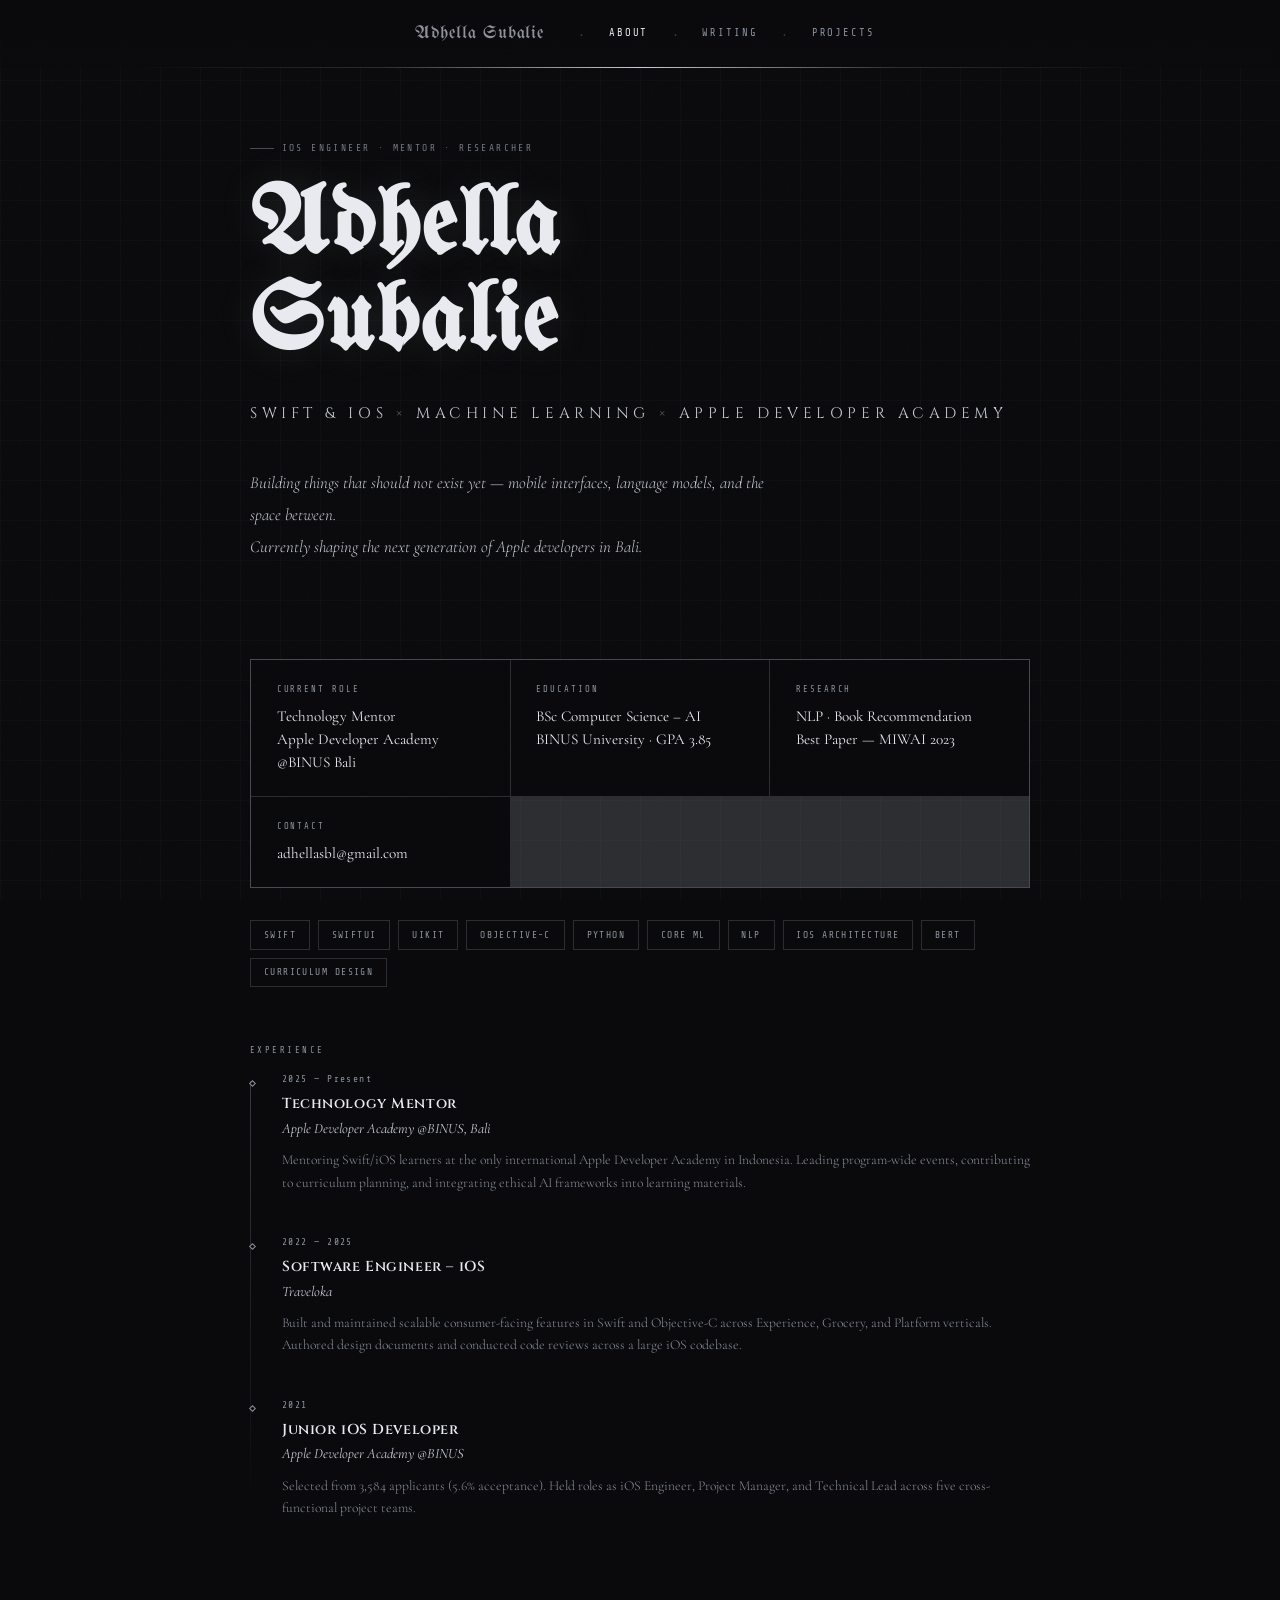
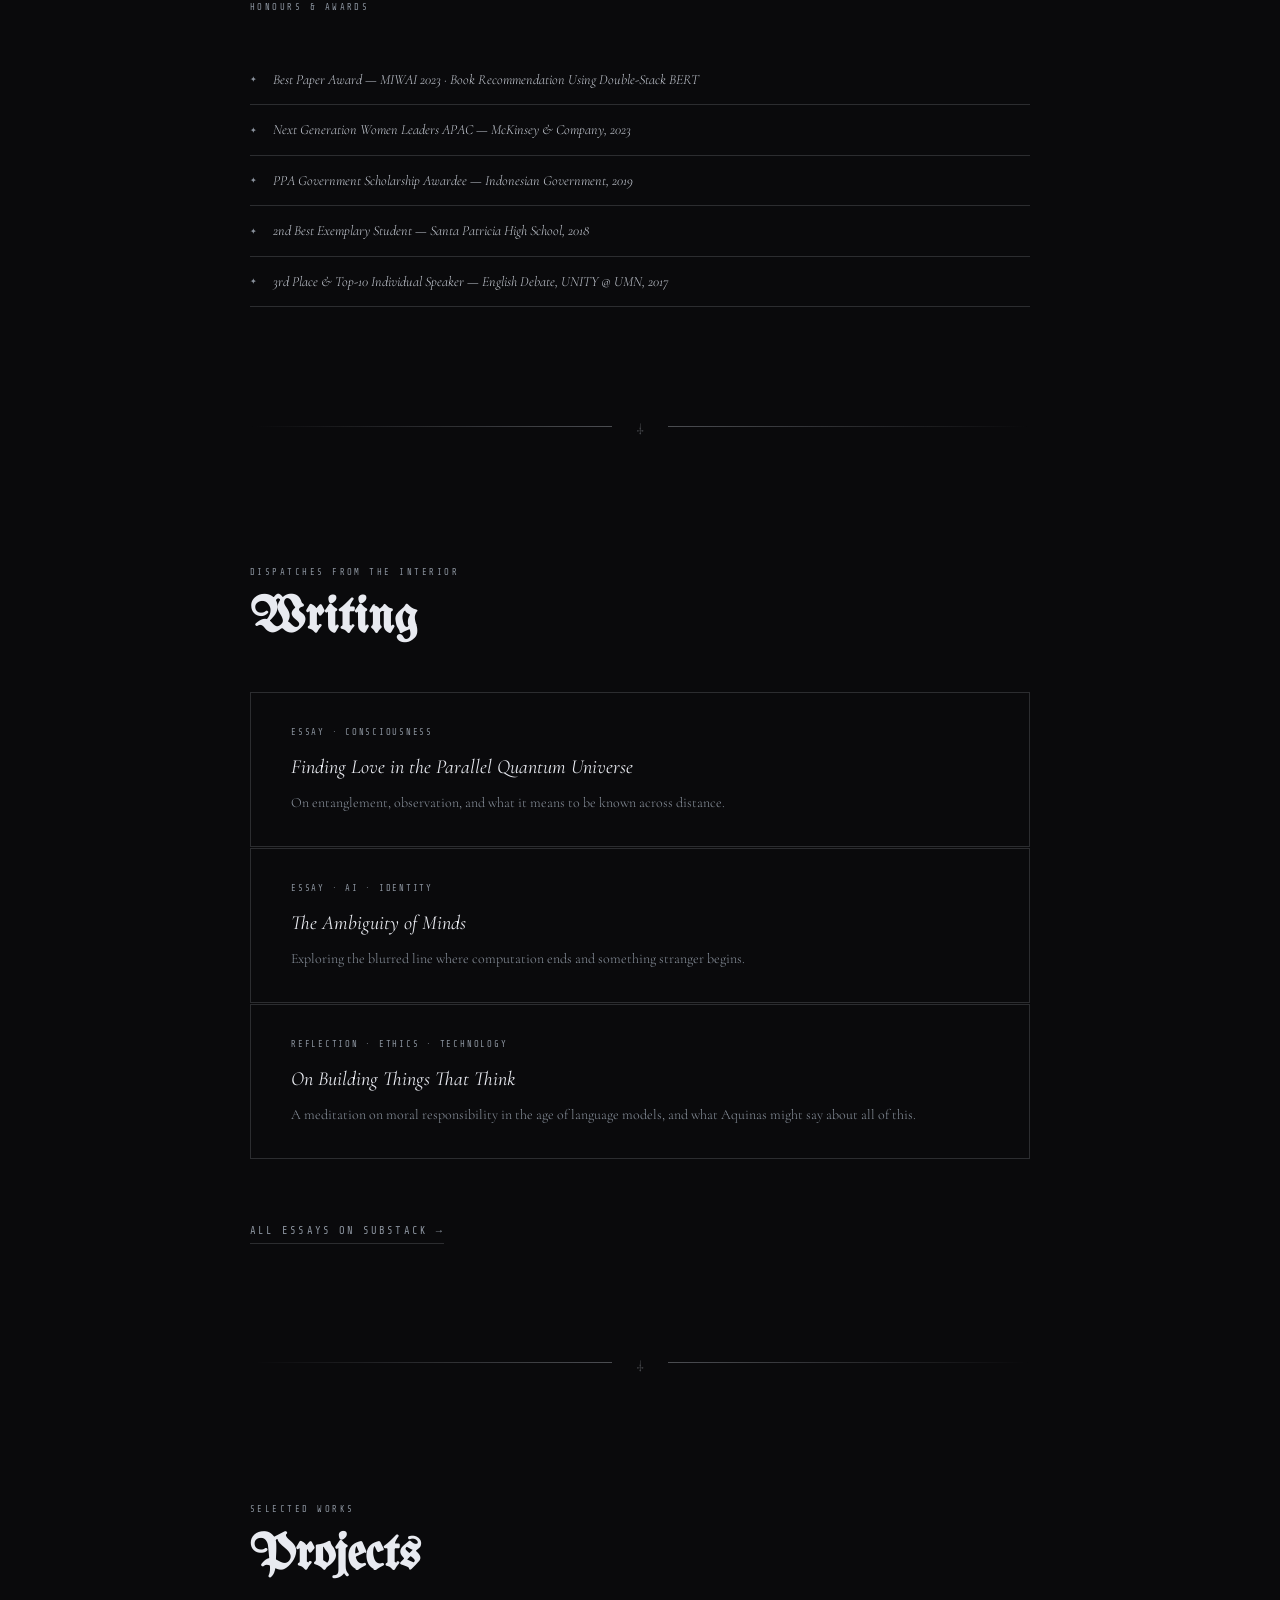
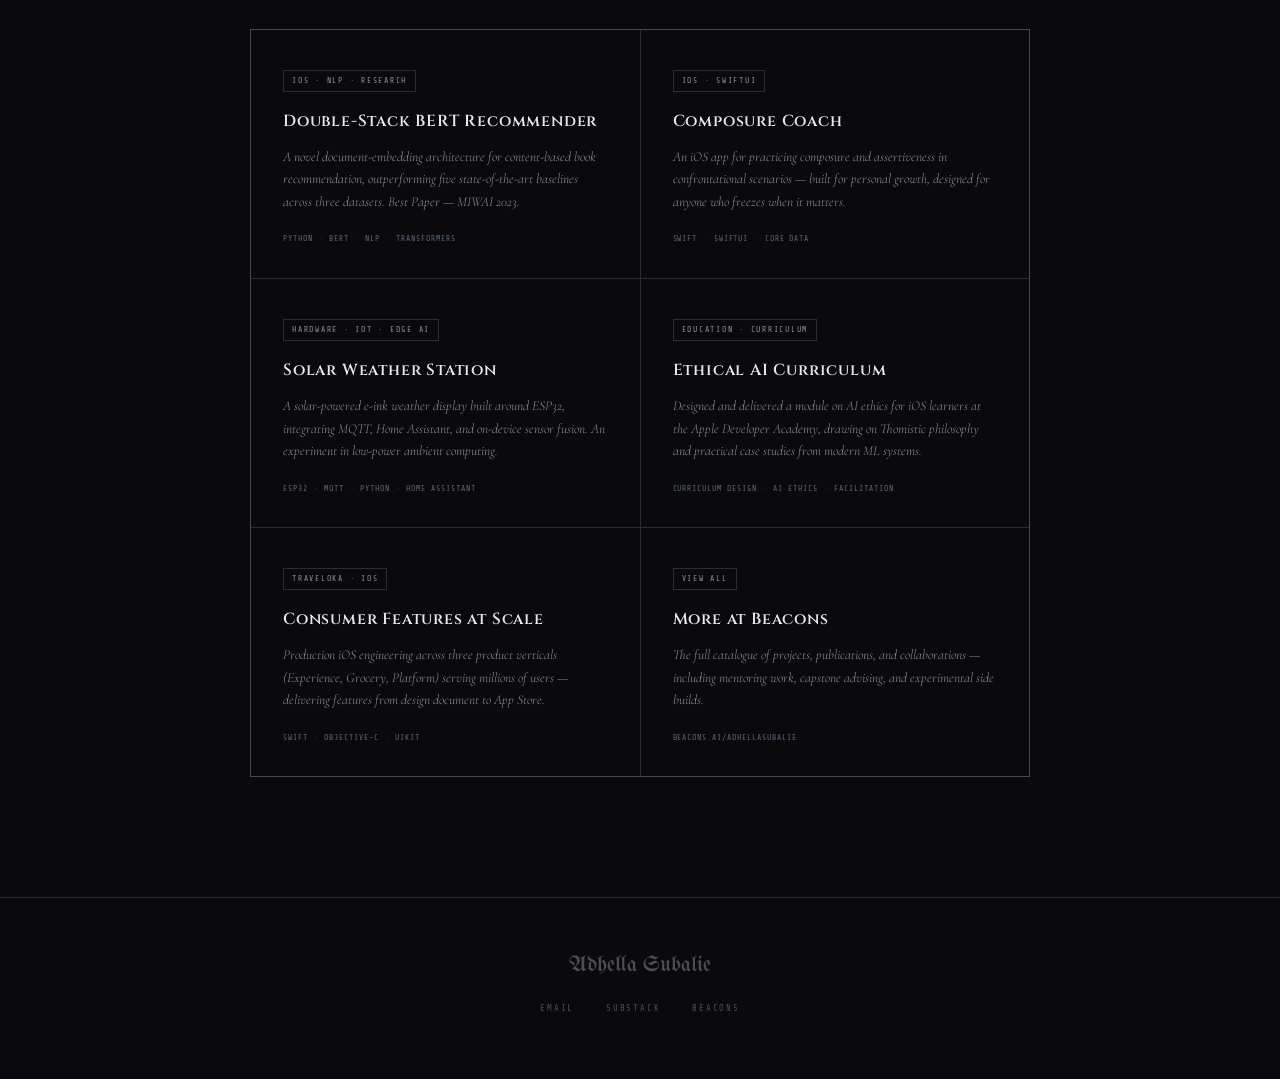
==== index.html @ c1516327 "change file name" ====
<!DOCTYPE html>
<html lang="en">
<head>
<meta charset="UTF-8"/>
<meta name="viewport" content="width=device-width, initial-scale=1.0"/>
<title>Adhella Subalie</title>
<link rel="preconnect" href="https://fonts.googleapis.com"/>
<link rel="preconnect" href="https://fonts.gstatic.com" crossorigin/>
<link href="https://fonts.googleapis.com/css2?family=UnifrakturMaguntia&family=Cormorant+Garamond:ital,wght@0,300;0,400;0,600;1,300;1,400&family=Share+Tech+Mono&family=Cinzel:wght@400;600&display=swap" rel="stylesheet"/>
<style>
  :root {
    --ink: #0a0a0c;
    --parchment: #f0eff0;
    --silver: #c8cdd6;
    --steel: #8b939e;
    --cold-white: #e8eaf0;
    --circuit: #3a4a5c;
    --glass: rgba(200,205,214,0.08);
    --glass-border: rgba(200,205,214,0.18);
    --accent: #a8b4c8;
    --dim: #1c1e24;
    --mid: #2a2d35;
  }

  *, *::before, *::after { box-sizing: border-box; margin: 0; padding: 0; }

  html { scroll-behavior: smooth; }

  body {
    background: var(--ink);
    color: var(--cold-white);
    font-family: 'Cormorant Garamond', Georgia, serif;
    font-size: 18px;
    line-height: 1.7;
    overflow-x: hidden;
    cursor: crosshair;
  }

  /* ─── NOISE TEXTURE OVERLAY ─── */
  body::before {
    content: '';
    position: fixed;
    inset: 0;
    background-image: url("data:image/svg+xml,%3Csvg viewBox='0 0 256 256' xmlns='http://www.w3.org/2000/svg'%3E%3Cfilter id='n'%3E%3CfeTurbulence type='fractalNoise' baseFrequency='0.9' numOctaves='4' stitchTiles='stitch'/%3E%3C/filter%3E%3Crect width='100%25' height='100%25' filter='url(%23n)' opacity='0.04'/%3E%3C/svg%3E");
    background-size: 256px 256px;
    pointer-events: none;
    z-index: 0;
    opacity: 0.45;
  }

  /* ─── CIRCUIT GRID BACKGROUND ─── */
  body::after {
    content: '';
    position: fixed;
    inset: 0;
    background-image:
      linear-gradient(rgba(168,180,200,0.03) 1px, transparent 1px),
      linear-gradient(90deg, rgba(168,180,200,0.03) 1px, transparent 1px);
    background-size: 40px 40px;
    pointer-events: none;
    z-index: 0;
  }

  /* ─── NAV ─── */
  nav {
    position: fixed;
    top: 0; left: 0; right: 0;
    z-index: 100;
    display: flex;
    align-items: center;
    justify-content: center;
    gap: 0;
    padding: 0;
    background: linear-gradient(180deg, rgba(10,10,12,0.97) 0%, rgba(10,10,12,0) 100%);
    backdrop-filter: blur(4px);
  }

  nav::after {
    content: '';
    position: absolute;
    bottom: 0; left: 10%; right: 10%;
    height: 1px;
    background: linear-gradient(90deg, transparent, var(--glass-border), var(--silver), var(--glass-border), transparent);
  }

  .nav-wordmark {
    font-family: 'UnifrakturMaguntia', serif;
    font-size: 1.1rem;
    color: var(--silver);
    letter-spacing: 0.05em;
    padding: 1.2rem 2rem;
    text-decoration: none;
    opacity: 0.7;
  }

  .nav-divider {
    color: var(--steel);
    opacity: 0.4;
    font-size: 0.6rem;
    padding: 0 0.2rem;
    user-select: none;
  }

  .nav-link {
    font-family: 'Share Tech Mono', monospace;
    font-size: 0.65rem;
    letter-spacing: 0.18em;
    text-transform: uppercase;
    color: var(--steel);
    text-decoration: none;
    padding: 1.5rem 1.4rem;
    transition: color 0.3s ease;
    position: relative;
  }

  .nav-link::after {
    content: '';
    position: absolute;
    bottom: 1rem; left: 50%; right: 50%;
    height: 1px;
    background: var(--silver);
    transition: left 0.3s ease, right 0.3s ease;
  }

  .nav-link:hover { color: var(--cold-white); }
  .nav-link:hover::after { left: 1.4rem; right: 1.4rem; }

  /* ─── SECTIONS ─── */
  section {
    position: relative;
    z-index: 1;
    max-width: 860px;
    margin: 0 auto;
    padding: 120px 40px 80px;
  }

  section:first-of-type { padding-top: 160px; }

  /* ─── HERO / ABOUT ─── */
  #about {
    min-height: 100vh;
    display: flex;
    flex-direction: column;
    justify-content: center;
    padding-top: 140px;
    padding-bottom: 100px;
  }

  .hero-eyebrow {
    font-family: 'Share Tech Mono', monospace;
    font-size: 0.6rem;
    letter-spacing: 0.25em;
    text-transform: uppercase;
    color: var(--steel);
    margin-bottom: 1.5rem;
    opacity: 0.8;
  }

  .hero-eyebrow span {
    display: inline-block;
    width: 24px;
    height: 1px;
    background: var(--steel);
    vertical-align: middle;
    margin-right: 0.8em;
    opacity: 0.6;
  }

  .hero-name {
    font-family: 'UnifrakturMaguntia', serif;
    font-size: clamp(3.2rem, 8vw, 6rem);
    color: var(--cold-white);
    line-height: 1;
    letter-spacing: 0.02em;
    margin-bottom: 0.3em;
    text-shadow: 0 0 40px rgba(200,205,214,0.12);
  }

  .hero-title {
    font-family: 'Cinzel', serif;
    font-size: clamp(0.75rem, 2vw, 0.95rem);
    letter-spacing: 0.3em;
    text-transform: uppercase;
    color: var(--silver);
    margin-bottom: 2.5rem;
    font-weight: 400;
  }

  .hero-title .sep { color: var(--steel); margin: 0 0.6em; opacity: 0.5; }

  .hero-bio {
    font-size: 1.05rem;
    color: var(--silver);
    font-style: italic;
    font-weight: 300;
    max-width: 520px;
    line-height: 1.9;
    margin-bottom: 3rem;
  }

  /* Info grid */
  .info-grid {
    display: grid;
    grid-template-columns: repeat(auto-fit, minmax(200px, 1fr));
    gap: 1px;
    margin-top: 3rem;
    border: 1px solid var(--glass-border);
    background: var(--glass-border);
  }

  .info-cell {
    background: var(--ink);
    padding: 1.4rem 1.6rem;
    transition: background 0.3s ease;
  }

  .info-cell:hover { background: var(--dim); }

  .info-cell-label {
    font-family: 'Share Tech Mono', monospace;
    font-size: 0.55rem;
    letter-spacing: 0.22em;
    text-transform: uppercase;
    color: var(--steel);
    margin-bottom: 0.5rem;
    display: block;
  }

  .info-cell-value {
    font-family: 'Cormorant Garamond', serif;
    font-size: 0.95rem;
    color: var(--cold-white);
    font-weight: 400;
    line-height: 1.5;
  }

  /* Skills row */
  .skills-row {
    display: flex;
    flex-wrap: wrap;
    gap: 0.5rem;
    margin-top: 2.5rem;
  }

  .skill-tag {
    font-family: 'Share Tech Mono', monospace;
    font-size: 0.6rem;
    letter-spacing: 0.15em;
    text-transform: uppercase;
    color: var(--steel);
    border: 1px solid var(--glass-border);
    padding: 0.35rem 0.8rem;
    transition: border-color 0.3s, color 0.3s;
  }

  .skill-tag:hover {
    border-color: var(--silver);
    color: var(--cold-white);
  }

  /* Awards */
  .awards-list {
    margin-top: 2.5rem;
    list-style: none;
  }

  .awards-list li {
    display: flex;
    align-items: flex-start;
    gap: 1rem;
    padding: 0.8rem 0;
    border-bottom: 1px solid var(--glass-border);
    font-size: 0.88rem;
    color: var(--silver);
    font-style: italic;
    font-weight: 300;
  }

  .awards-list li::before {
    content: '✦';
    color: var(--steel);
    font-style: normal;
    font-size: 0.5rem;
    flex-shrink: 0;
    margin-top: 0.35rem;
  }

  /* ─── DAGGER DIVIDER ─── */
  .dagger-divider {
    position: relative;
    max-width: 860px;
    margin: 0 auto;
    padding: 0 40px;
    z-index: 1;
    display: flex;
    align-items: center;
    gap: 1.5rem;
    opacity: 0.35;
  }

  .dagger-divider::before,
  .dagger-divider::after {
    content: '';
    flex: 1;
    height: 1px;
    background: linear-gradient(90deg, transparent, var(--silver));
  }

  .dagger-divider::after {
    background: linear-gradient(90deg, var(--silver), transparent);
  }

  .dagger-glyph {
    font-size: 1.4rem;
    color: var(--silver);
    user-select: none;
    transform: rotate(180deg);
    display: inline-block;
  }

  /* ─── SECTION HEADERS ─── */
  .section-header {
    margin-bottom: 3rem;
  }

  .section-label {
    font-family: 'Share Tech Mono', monospace;
    font-size: 0.55rem;
    letter-spacing: 0.28em;
    text-transform: uppercase;
    color: var(--steel);
    display: block;
    margin-bottom: 0.8rem;
  }

  .section-title {
    font-family: 'UnifrakturMaguntia', serif;
    font-size: clamp(2rem, 5vw, 3.2rem);
    color: var(--cold-white);
    line-height: 1;
  }

  /* ─── BLOG SECTION ─── */
  #blog { padding-bottom: 100px; }

  .blog-card {
    display: block;
    border: 1px solid var(--glass-border);
    padding: 2rem 2.5rem;
    margin-bottom: 1px;
    text-decoration: none;
    background: transparent;
    transition: background 0.3s ease, border-color 0.3s ease;
    position: relative;
    overflow: hidden;
  }

  .blog-card::before {
    content: '';
    position: absolute;
    inset: 0;
    background: linear-gradient(135deg, rgba(168,180,200,0.04), transparent);
    opacity: 0;
    transition: opacity 0.3s ease;
  }

  .blog-card:hover {
    background: var(--dim);
    border-color: rgba(200,205,214,0.3);
  }

  .blog-card:hover::before { opacity: 1; }

  .blog-card-tag {
    font-family: 'Share Tech Mono', monospace;
    font-size: 0.55rem;
    letter-spacing: 0.2em;
    text-transform: uppercase;
    color: var(--steel);
    margin-bottom: 0.6rem;
    display: block;
  }

  .blog-card-title {
    font-family: 'Cormorant Garamond', serif;
    font-size: 1.25rem;
    color: var(--cold-white);
    font-weight: 400;
    margin-bottom: 0.5rem;
    font-style: italic;
  }

  .blog-card-desc {
    font-size: 0.875rem;
    color: var(--steel);
    font-weight: 300;
    line-height: 1.6;
  }

  .blog-card-arrow {
    position: absolute;
    right: 2.5rem;
    top: 50%;
    transform: translateY(-50%);
    font-family: 'Share Tech Mono', monospace;
    font-size: 0.7rem;
    color: var(--steel);
    opacity: 0;
    transition: opacity 0.3s ease, right 0.3s ease;
  }

  .blog-card:hover .blog-card-arrow {
    opacity: 1;
    right: 2rem;
  }

  .blog-cta {
    margin-top: 2rem;
    display: inline-block;
    font-family: 'Share Tech Mono', monospace;
    font-size: 0.65rem;
    letter-spacing: 0.2em;
    text-transform: uppercase;
    color: var(--steel);
    text-decoration: none;
    border-bottom: 1px solid var(--glass-border);
    padding-bottom: 2px;
    transition: color 0.3s, border-color 0.3s;
  }

  .blog-cta:hover { color: var(--cold-white); border-color: var(--silver); }

  /* ─── PROJECTS ─── */
  #projects { padding-bottom: 120px; }

  .projects-grid {
    display: grid;
    grid-template-columns: repeat(auto-fill, minmax(340px, 1fr));
    gap: 1px;
    background: var(--glass-border);
    border: 1px solid var(--glass-border);
  }

  .project-card {
    background: var(--ink);
    padding: 2rem;
    text-decoration: none;
    display: block;
    position: relative;
    overflow: hidden;
    transition: background 0.3s ease;
  }

  .project-card::after {
    content: '';
    position: absolute;
    top: 0; left: 0;
    width: 2px;
    height: 0;
    background: linear-gradient(180deg, var(--silver), transparent);
    transition: height 0.4s ease;
  }

  .project-card:hover { background: var(--dim); }
  .project-card:hover::after { height: 100%; }

  .project-badge {
    font-family: 'Share Tech Mono', monospace;
    font-size: 0.5rem;
    letter-spacing: 0.22em;
    text-transform: uppercase;
    color: var(--steel);
    border: 1px solid var(--glass-border);
    padding: 0.2rem 0.5rem;
    display: inline-block;
    margin-bottom: 1rem;
  }

  .project-title {
    font-family: 'Cinzel', serif;
    font-size: 1rem;
    color: var(--cold-white);
    font-weight: 600;
    margin-bottom: 0.7rem;
    letter-spacing: 0.05em;
  }

  .project-desc {
    font-size: 0.85rem;
    color: var(--steel);
    line-height: 1.65;
    font-weight: 300;
    font-style: italic;
  }

  .project-tech {
    display: flex;
    flex-wrap: wrap;
    gap: 0.4rem;
    margin-top: 1.2rem;
  }

  .tech-dot {
    font-family: 'Share Tech Mono', monospace;
    font-size: 0.5rem;
    letter-spacing: 0.12em;
    text-transform: uppercase;
    color: var(--circuit);
    color: #5a6878;
  }

  .tech-dot + .tech-dot::before {
    content: ' · ';
    color: var(--steel);
    opacity: 0.4;
  }

  /* ─── EXPERIENCE TIMELINE ─── */
  .timeline {
    position: relative;
    padding-left: 2rem;
    margin-top: 0.5rem;
  }

  .timeline::before {
    content: '';
    position: absolute;
    left: 0; top: 0.6rem; bottom: 0.6rem;
    width: 1px;
    background: linear-gradient(180deg, var(--silver), transparent);
    opacity: 0.25;
  }

  .timeline-item {
    position: relative;
    margin-bottom: 2.5rem;
  }

  .timeline-item::before {
    content: '';
    position: absolute;
    left: -2rem;
    top: 0.6rem;
    width: 5px; height: 5px;
    border: 1px solid var(--steel);
    background: var(--ink);
    transform: rotate(45deg);
  }

  .timeline-year {
    font-family: 'Share Tech Mono', monospace;
    font-size: 0.6rem;
    letter-spacing: 0.15em;
    color: var(--steel);
    margin-bottom: 0.3rem;
  }

  .timeline-role {
    font-family: 'Cinzel', serif;
    font-size: 0.9rem;
    color: var(--cold-white);
    font-weight: 600;
    letter-spacing: 0.04em;
  }

  .timeline-org {
    font-family: 'Cormorant Garamond', serif;
    font-size: 0.9rem;
    color: var(--silver);
    font-style: italic;
    margin-bottom: 0.5rem;
  }

  .timeline-desc {
    font-size: 0.85rem;
    color: var(--steel);
    line-height: 1.65;
    font-weight: 300;
  }

  /* ─── FOOTER ─── */
  footer {
    position: relative;
    z-index: 1;
    text-align: center;
    padding: 3rem 2rem 4rem;
    border-top: 1px solid var(--glass-border);
  }

  .footer-name {
    font-family: 'UnifrakturMaguntia', serif;
    font-size: 1.4rem;
    color: var(--steel);
    margin-bottom: 1rem;
    opacity: 0.5;
  }

  .footer-links {
    display: flex;
    justify-content: center;
    gap: 2rem;
    flex-wrap: wrap;
  }

  .footer-link {
    font-family: 'Share Tech Mono', monospace;
    font-size: 0.55rem;
    letter-spacing: 0.2em;
    text-transform: uppercase;
    color: var(--steel);
    text-decoration: none;
    opacity: 0.5;
    transition: opacity 0.3s;
  }

  .footer-link:hover { opacity: 1; }

  /* ─── FADE-IN ANIMATION ─── */
  .fade-in {
    opacity: 0;
    transform: translateY(16px);
    transition: opacity 0.7s ease, transform 0.7s ease;
  }

  .fade-in.visible {
    opacity: 1;
    transform: translateY(0);
  }

  /* ─── RESPONSIVE ─── */
  @media (max-width: 600px) {
    section { padding: 100px 24px 60px; }
    .projects-grid { grid-template-columns: 1fr; }
    nav { gap: 0; }
    .nav-link { padding: 1.2rem 0.8rem; font-size: 0.58rem; }
    .nav-wordmark { display: none; }
    .nav-divider { display: none; }
    .info-grid { grid-template-columns: 1fr 1fr; }
    .blog-card { padding: 1.5rem; }
    .blog-card-arrow { display: none; }
  }

  @media (prefers-reduced-motion: reduce) {
    .fade-in { opacity: 1; transform: none; transition: none; }
    html { scroll-behavior: auto; }
  }
</style>
</head>
<body>

<!-- ═══════════════════ NAV ═══════════════════ -->
<nav>
  <a href="#about" class="nav-wordmark">Adhella Subalie</a>
  <span class="nav-divider">◆</span>
  <a href="#about" class="nav-link">About</a>
  <span class="nav-divider">◆</span>
  <a href="#blog" class="nav-link">Writing</a>
  <span class="nav-divider">◆</span>
  <a href="#projects" class="nav-link">Projects</a>
</nav>

<!-- ═══════════════════ ABOUT ═══════════════════ -->
<section id="about">

  <div class="fade-in">
    <p class="hero-eyebrow"><span></span>iOS Engineer · Mentor · Researcher</p>
    <h1 class="hero-name">Adhella<br/>Subalie</h1>
    <p class="hero-title">
      Swift &amp; iOS<span class="sep">×</span>Machine Learning<span class="sep">×</span>Apple Developer Academy
    </p>
    <p class="hero-bio">
      Building things that should not exist yet — mobile interfaces, language models, and the space between.<br/>
      Currently shaping the next generation of Apple developers in Bali.
    </p>
  </div>

  <div class="fade-in" style="transition-delay:0.15s">
    <div class="info-grid">
      <div class="info-cell">
        <span class="info-cell-label">Current Role</span>
        <div class="info-cell-value">Technology Mentor<br/>Apple Developer Academy @BINUS Bali</div>
      </div>
      <div class="info-cell">
        <span class="info-cell-label">Education</span>
        <div class="info-cell-value">BSc Computer Science – AI<br/>BINUS University · GPA 3.85</div>
      </div>
      <div class="info-cell">
        <span class="info-cell-label">Research</span>
        <div class="info-cell-value">NLP · Book Recommendation<br/>Best Paper — MIWAI 2023</div>
      </div>
      <div class="info-cell">
        <span class="info-cell-label">Contact</span>
        <div class="info-cell-value">adhellasbl@gmail.com</div>
      </div>
    </div>
  </div>

  <div class="fade-in" style="transition-delay:0.25s">
    <div class="skills-row" style="margin-top:2rem">
      <span class="skill-tag">Swift</span>
      <span class="skill-tag">SwiftUI</span>
      <span class="skill-tag">UIKit</span>
      <span class="skill-tag">Objective-C</span>
      <span class="skill-tag">Python</span>
      <span class="skill-tag">Core ML</span>
      <span class="skill-tag">NLP</span>
      <span class="skill-tag">iOS Architecture</span>
      <span class="skill-tag">BERT</span>
      <span class="skill-tag">Curriculum Design</span>
    </div>
  </div>

  <!-- Experience -->
  <div class="fade-in" style="transition-delay:0.35s; margin-top: 3.5rem;">
    <p class="section-label">Experience</p>
    <div class="timeline">

      <div class="timeline-item">
        <p class="timeline-year">2025 — Present</p>
        <p class="timeline-role">Technology Mentor</p>
        <p class="timeline-org">Apple Developer Academy @BINUS, Bali</p>
        <p class="timeline-desc">Mentoring Swift/iOS learners at the only international Apple Developer Academy in Indonesia. Leading program-wide events, contributing to curriculum planning, and integrating ethical AI frameworks into learning materials.</p>
      </div>

      <div class="timeline-item">
        <p class="timeline-year">2022 — 2025</p>
        <p class="timeline-role">Software Engineer – iOS</p>
        <p class="timeline-org">Traveloka</p>
        <p class="timeline-desc">Built and maintained scalable consumer-facing features in Swift and Objective-C across Experience, Grocery, and Platform verticals. Authored design documents and conducted code reviews across a large iOS codebase.</p>
      </div>

      <div class="timeline-item">
        <p class="timeline-year">2021</p>
        <p class="timeline-role">Junior iOS Developer</p>
        <p class="timeline-org">Apple Developer Academy @BINUS</p>
        <p class="timeline-desc">Selected from 3,584 applicants (5.6% acceptance). Held roles as iOS Engineer, Project Manager, and Technical Lead across five cross-functional project teams.</p>
      </div>

    </div>
  </div>

  <!-- Accolades -->
  <div class="fade-in" style="transition-delay:0.45s; margin-top: 2.5rem;">
    <p class="section-label" style="margin-bottom:0.5rem">Honours &amp; Awards</p>
    <ul class="awards-list">
      <li>Best Paper Award — MIWAI 2023 · Book Recommendation Using Double-Stack BERT</li>
      <li>Next Generation Women Leaders APAC — McKinsey &amp; Company, 2023</li>
      <li>PPA Government Scholarship Awardee — Indonesian Government, 2019</li>
      <li>2nd Best Exemplary Student — Santa Patricia High School, 2018</li>
      <li>3rd Place &amp; Top-10 Individual Speaker — English Debate, UNITY @ UMN, 2017</li>
    </ul>
  </div>

</section>

<!-- DAGGER DIVIDER -->
<div class="dagger-divider"><span class="dagger-glyph">†</span></div>

<!-- ═══════════════════ BLOG ═══════════════════ -->
<section id="blog">
  <div class="section-header fade-in">
    <span class="section-label">Dispatches from the interior</span>
    <h2 class="section-title">Writing</h2>
  </div>

  <div class="fade-in" style="transition-delay:0.1s">
    <a href="https://thomasineadhella.substack.com" target="_blank" rel="noopener" class="blog-card">
      <span class="blog-card-tag">Essay · Consciousness</span>
      <p class="blog-card-title">Finding Love in the Parallel Quantum Universe</p>
      <p class="blog-card-desc">On entanglement, observation, and what it means to be known across distance.</p>
      <span class="blog-card-arrow">→</span>
    </a>

    <a href="https://thomasineadhella.substack.com" target="_blank" rel="noopener" class="blog-card">
      <span class="blog-card-tag">Essay · AI · Identity</span>
      <p class="blog-card-title">The Ambiguity of Minds</p>
      <p class="blog-card-desc">Exploring the blurred line where computation ends and something stranger begins.</p>
      <span class="blog-card-arrow">→</span>
    </a>

    <a href="https://thomasineadhella.substack.com" target="_blank" rel="noopener" class="blog-card">
      <span class="blog-card-tag">Reflection · Ethics · Technology</span>
      <p class="blog-card-title">On Building Things That Think</p>
      <p class="blog-card-desc">A meditation on moral responsibility in the age of language models, and what Aquinas might say about all of this.</p>
      <span class="blog-card-arrow">→</span>
    </a>
  </div>

  <div class="fade-in" style="transition-delay:0.2s; margin-top:2rem">
    <a href="https://thomasineadhella.substack.com" target="_blank" rel="noopener" class="blog-cta">
      All essays on Substack →
    </a>
  </div>
</section>

<!-- DAGGER DIVIDER -->
<div class="dagger-divider"><span class="dagger-glyph">†</span></div>

<!-- ═══════════════════ PROJECTS ═══════════════════ -->
<section id="projects">
  <div class="section-header fade-in">
    <span class="section-label">Selected Works</span>
    <h2 class="section-title">Projects</h2>
  </div>

  <div class="projects-grid fade-in" style="transition-delay:0.1s">

    <a href="https://beacons.ai/adhellasubalie" target="_blank" rel="noopener" class="project-card">
      <span class="project-badge">iOS · NLP · Research</span>
      <p class="project-title">Double-Stack BERT Recommender</p>
      <p class="project-desc">A novel document-embedding architecture for content-based book recommendation, outperforming five state-of-the-art baselines across three datasets. Best Paper — MIWAI 2023.</p>
      <div class="project-tech">
        <span class="tech-dot">Python</span>
        <span class="tech-dot">BERT</span>
        <span class="tech-dot">NLP</span>
        <span class="tech-dot">Transformers</span>
      </div>
    </a>

    <a href="https://beacons.ai/adhellasubalie" target="_blank" rel="noopener" class="project-card">
      <span class="project-badge">iOS · SwiftUI</span>
      <p class="project-title">Composure Coach</p>
      <p class="project-desc">An iOS app for practicing composure and assertiveness in confrontational scenarios — built for personal growth, designed for anyone who freezes when it matters.</p>
      <div class="project-tech">
        <span class="tech-dot">Swift</span>
        <span class="tech-dot">SwiftUI</span>
        <span class="tech-dot">Core Data</span>
      </div>
    </a>

    <a href="https://beacons.ai/adhellasubalie" target="_blank" rel="noopener" class="project-card">
      <span class="project-badge">Hardware · IoT · Edge AI</span>
      <p class="project-title">Solar Weather Station</p>
      <p class="project-desc">A solar-powered e-ink weather display built around ESP32, integrating MQTT, Home Assistant, and on-device sensor fusion. An experiment in low-power ambient computing.</p>
      <div class="project-tech">
        <span class="tech-dot">ESP32</span>
        <span class="tech-dot">MQTT</span>
        <span class="tech-dot">Python</span>
        <span class="tech-dot">Home Assistant</span>
      </div>
    </a>

    <a href="https://beacons.ai/adhellasubalie" target="_blank" rel="noopener" class="project-card">
      <span class="project-badge">Education · Curriculum</span>
      <p class="project-title">Ethical AI Curriculum</p>
      <p class="project-desc">Designed and delivered a module on AI ethics for iOS learners at the Apple Developer Academy, drawing on Thomistic philosophy and practical case studies from modern ML systems.</p>
      <div class="project-tech">
        <span class="tech-dot">Curriculum Design</span>
        <span class="tech-dot">AI Ethics</span>
        <span class="tech-dot">Facilitation</span>
      </div>
    </a>

    <a href="https://beacons.ai/adhellasubalie" target="_blank" rel="noopener" class="project-card">
      <span class="project-badge">Traveloka · iOS</span>
      <p class="project-title">Consumer Features at Scale</p>
      <p class="project-desc">Production iOS engineering across three product verticals (Experience, Grocery, Platform) serving millions of users — delivering features from design document to App Store.</p>
      <div class="project-tech">
        <span class="tech-dot">Swift</span>
        <span class="tech-dot">Objective-C</span>
        <span class="tech-dot">UIKit</span>
      </div>
    </a>

    <a href="https://beacons.ai/adhellasubalie" target="_blank" rel="noopener" class="project-card">
      <span class="project-badge">View All</span>
      <p class="project-title">More at Beacons</p>
      <p class="project-desc">The full catalogue of projects, publications, and collaborations — including mentoring work, capstone advising, and experimental side builds.</p>
      <div class="project-tech">
        <span class="tech-dot">beacons.ai/adhellasubalie</span>
      </div>
    </a>

  </div>
</section>

<!-- ═══════════════════ FOOTER ═══════════════════ -->
<footer>
  <p class="footer-name">Adhella Subalie</p>
  <div class="footer-links">
    <a href="mailto:adhellasbl@gmail.com" class="footer-link">Email</a>
    <a href="https://thomasineadhella.substack.com" target="_blank" rel="noopener" class="footer-link">Substack</a>
    <a href="https://beacons.ai/adhellasubalie" target="_blank" rel="noopener" class="footer-link">Beacons</a>
  </div>
</footer>

<script>
  // Intersection Observer for fade-ins
  const observer = new IntersectionObserver((entries) => {
    entries.forEach(entry => {
      if (entry.isIntersecting) {
        entry.target.classList.add('visible');
      }
    });
  }, { threshold: 0.1, rootMargin: '0px 0px -40px 0px' });

  document.querySelectorAll('.fade-in').forEach(el => observer.observe(el));

  // Nav active state on scroll
  const sections = document.querySelectorAll('section[id]');
  const navLinks = document.querySelectorAll('.nav-link');

  const scrollObserver = new IntersectionObserver((entries) => {
    entries.forEach(entry => {
      if (entry.isIntersecting) {
        const id = entry.target.getAttribute('id');
        navLinks.forEach(link => {
          link.style.color = link.getAttribute('href') === `#${id}` 
            ? 'var(--cold-white)' 
            : '';
        });
      }
    });
  }, { threshold: 0.4 });

  sections.forEach(s => scrollObserver.observe(s));
</script>
</body>
</html>
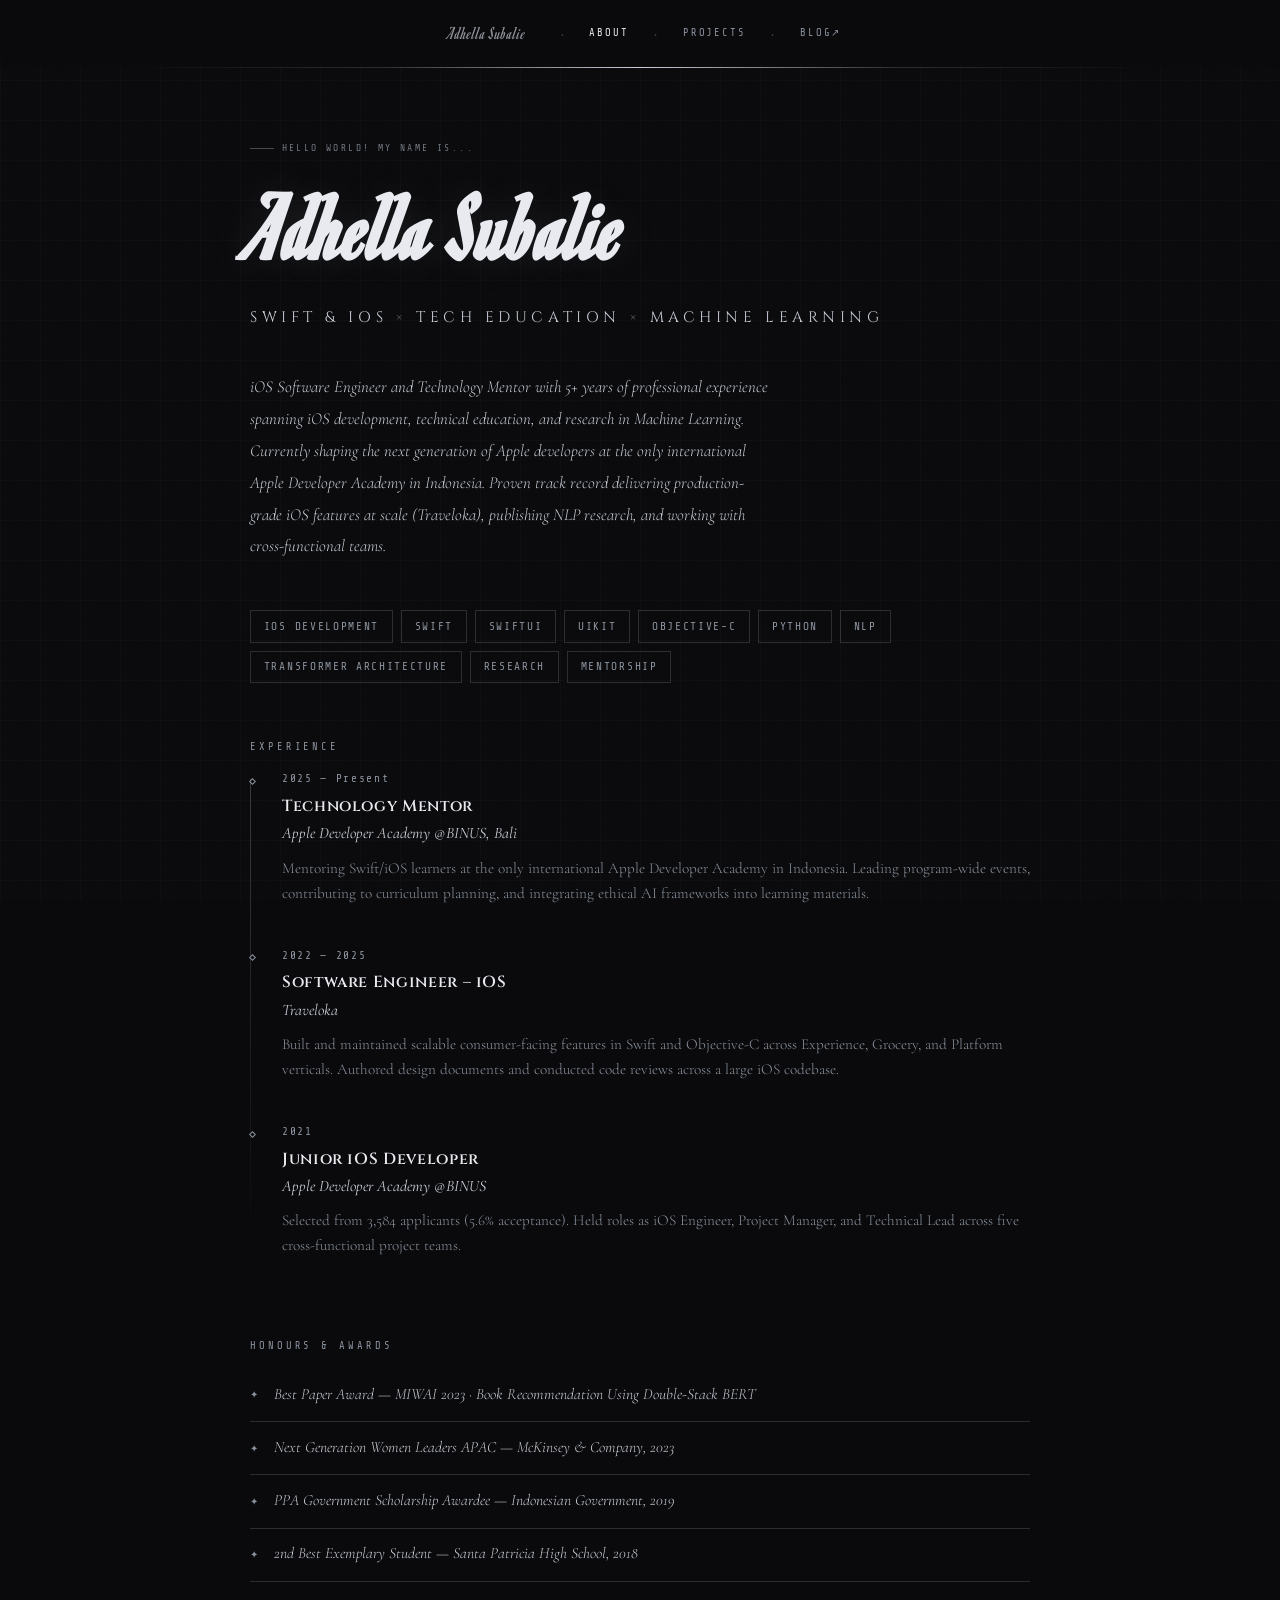
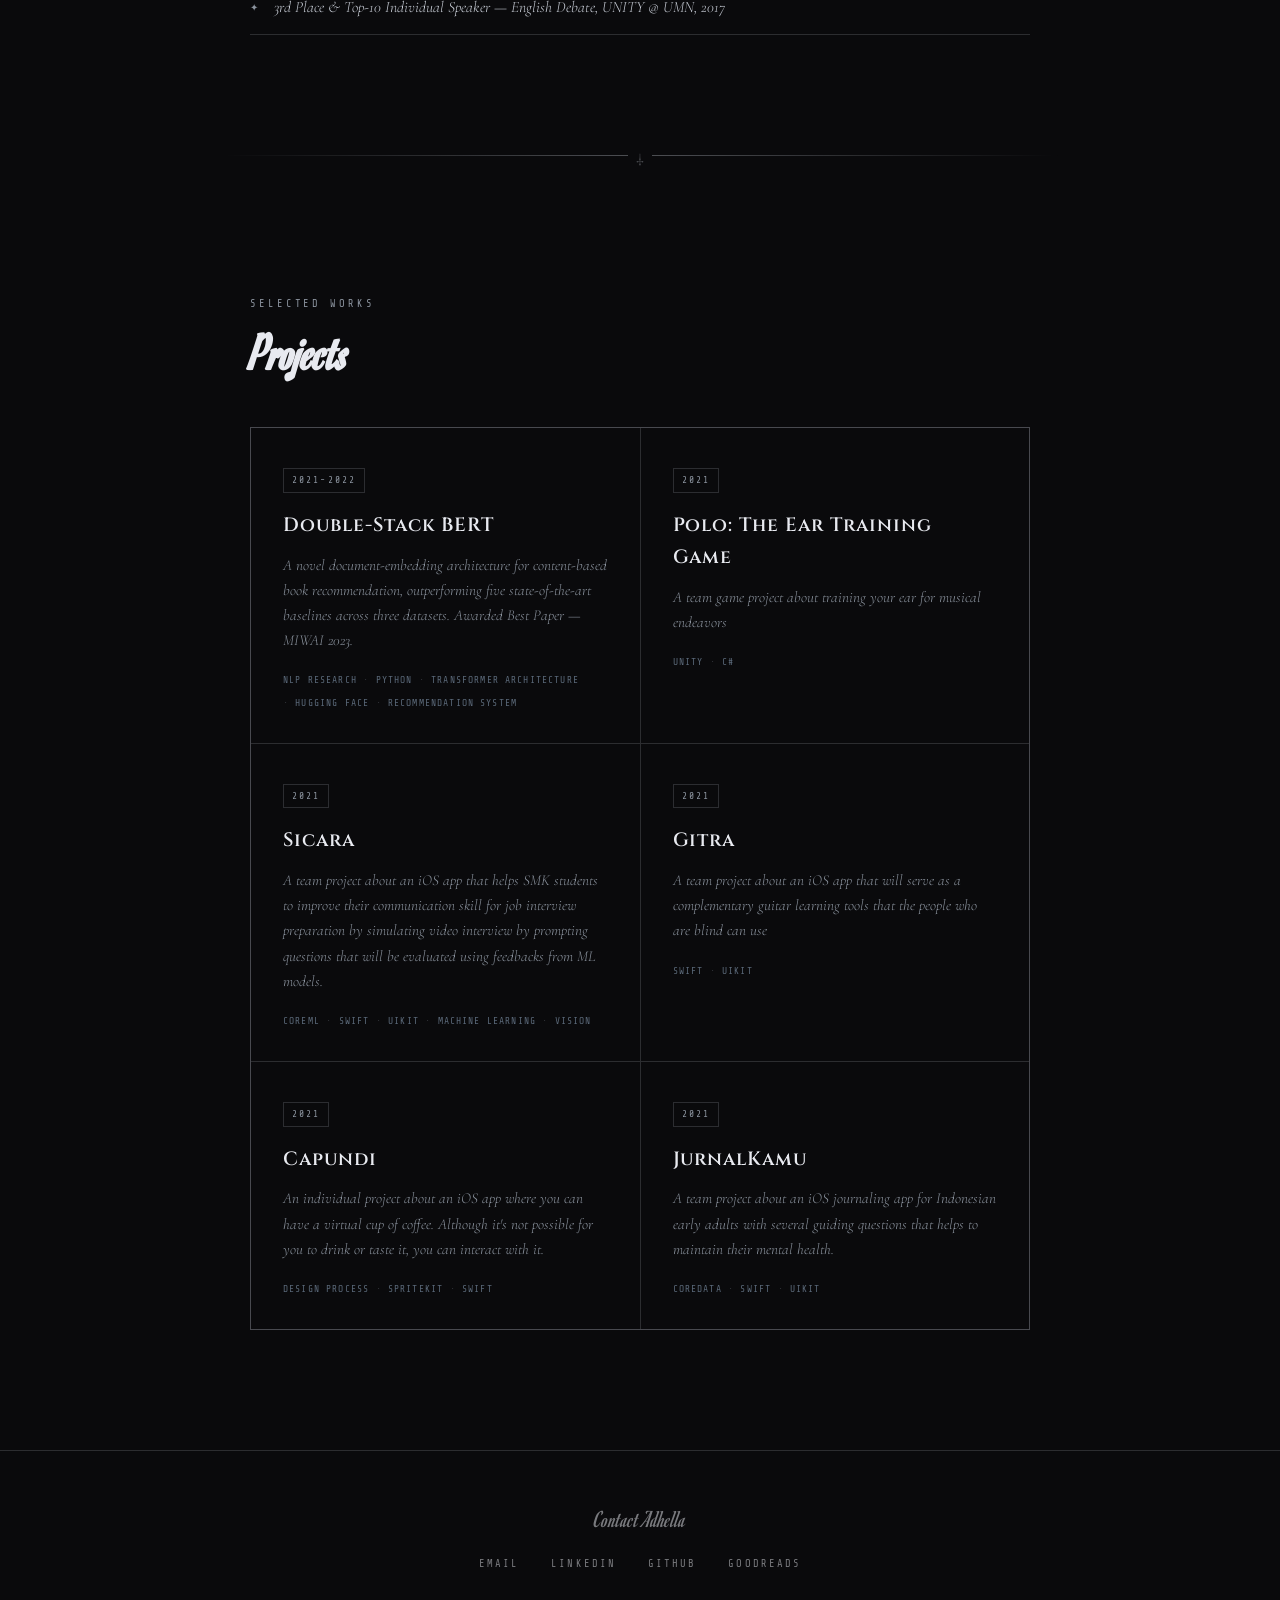
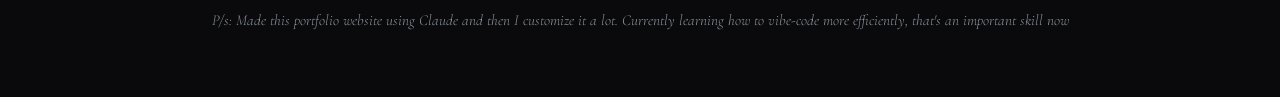
==== commit dee5d138: "First iteration - Make some components reusable for easier edits in the future - Change some styles " ====
--- a/index.html
+++ b/index.html
@@ -7,679 +7,37 @@
 <link rel="preconnect" href="https://fonts.googleapis.com"/>
 <link rel="preconnect" href="https://fonts.gstatic.com" crossorigin/>
 <link href="https://fonts.googleapis.com/css2?family=UnifrakturMaguntia&family=Cormorant+Garamond:ital,wght@0,300;0,400;0,600;1,300;1,400&family=Share+Tech+Mono&family=Cinzel:wght@400;600&display=swap" rel="stylesheet"/>
-<style>
-  :root {
-    --ink: #0a0a0c;
-    --parchment: #f0eff0;
-    --silver: #c8cdd6;
-    --steel: #8b939e;
-    --cold-white: #e8eaf0;
-    --circuit: #3a4a5c;
-    --glass: rgba(200,205,214,0.08);
-    --glass-border: rgba(200,205,214,0.18);
-    --accent: #a8b4c8;
-    --dim: #1c1e24;
-    --mid: #2a2d35;
-  }
-
-  *, *::before, *::after { box-sizing: border-box; margin: 0; padding: 0; }
-
-  html { scroll-behavior: smooth; }
-
-  body {
-    background: var(--ink);
-    color: var(--cold-white);
-    font-family: 'Cormorant Garamond', Georgia, serif;
-    font-size: 18px;
-    line-height: 1.7;
-    overflow-x: hidden;
-    cursor: crosshair;
-  }
-
-  /* ─── NOISE TEXTURE OVERLAY ─── */
-  body::before {
-    content: '';
-    position: fixed;
-    inset: 0;
-    background-image: url("data:image/svg+xml,%3Csvg viewBox='0 0 256 256' xmlns='http://www.w3.org/2000/svg'%3E%3Cfilter id='n'%3E%3CfeTurbulence type='fractalNoise' baseFrequency='0.9' numOctaves='4' stitchTiles='stitch'/%3E%3C/filter%3E%3Crect width='100%25' height='100%25' filter='url(%23n)' opacity='0.04'/%3E%3C/svg%3E");
-    background-size: 256px 256px;
-    pointer-events: none;
-    z-index: 0;
-    opacity: 0.45;
-  }
-
-  /* ─── CIRCUIT GRID BACKGROUND ─── */
-  body::after {
-    content: '';
-    position: fixed;
-    inset: 0;
-    background-image:
-      linear-gradient(rgba(168,180,200,0.03) 1px, transparent 1px),
-      linear-gradient(90deg, rgba(168,180,200,0.03) 1px, transparent 1px);
-    background-size: 40px 40px;
-    pointer-events: none;
-    z-index: 0;
-  }
-
-  /* ─── NAV ─── */
-  nav {
-    position: fixed;
-    top: 0; left: 0; right: 0;
-    z-index: 100;
-    display: flex;
-    align-items: center;
-    justify-content: center;
-    gap: 0;
-    padding: 0;
-    background: linear-gradient(180deg, rgba(10,10,12,0.97) 0%, rgba(10,10,12,0) 100%);
-    backdrop-filter: blur(4px);
-  }
-
-  nav::after {
-    content: '';
-    position: absolute;
-    bottom: 0; left: 10%; right: 10%;
-    height: 1px;
-    background: linear-gradient(90deg, transparent, var(--glass-border), var(--silver), var(--glass-border), transparent);
-  }
-
-  .nav-wordmark {
-    font-family: 'UnifrakturMaguntia', serif;
-    font-size: 1.1rem;
-    color: var(--silver);
-    letter-spacing: 0.05em;
-    padding: 1.2rem 2rem;
-    text-decoration: none;
-    opacity: 0.7;
-  }
-
-  .nav-divider {
-    color: var(--steel);
-    opacity: 0.4;
-    font-size: 0.6rem;
-    padding: 0 0.2rem;
-    user-select: none;
-  }
-
-  .nav-link {
-    font-family: 'Share Tech Mono', monospace;
-    font-size: 0.65rem;
-    letter-spacing: 0.18em;
-    text-transform: uppercase;
-    color: var(--steel);
-    text-decoration: none;
-    padding: 1.5rem 1.4rem;
-    transition: color 0.3s ease;
-    position: relative;
-  }
-
-  .nav-link::after {
-    content: '';
-    position: absolute;
-    bottom: 1rem; left: 50%; right: 50%;
-    height: 1px;
-    background: var(--silver);
-    transition: left 0.3s ease, right 0.3s ease;
-  }
-
-  .nav-link:hover { color: var(--cold-white); }
-  .nav-link:hover::after { left: 1.4rem; right: 1.4rem; }
-
-  /* ─── SECTIONS ─── */
-  section {
-    position: relative;
-    z-index: 1;
-    max-width: 860px;
-    margin: 0 auto;
-    padding: 120px 40px 80px;
-  }
-
-  section:first-of-type { padding-top: 160px; }
-
-  /* ─── HERO / ABOUT ─── */
-  #about {
-    min-height: 100vh;
-    display: flex;
-    flex-direction: column;
-    justify-content: center;
-    padding-top: 140px;
-    padding-bottom: 100px;
-  }
-
-  .hero-eyebrow {
-    font-family: 'Share Tech Mono', monospace;
-    font-size: 0.6rem;
-    letter-spacing: 0.25em;
-    text-transform: uppercase;
-    color: var(--steel);
-    margin-bottom: 1.5rem;
-    opacity: 0.8;
-  }
-
-  .hero-eyebrow span {
-    display: inline-block;
-    width: 24px;
-    height: 1px;
-    background: var(--steel);
-    vertical-align: middle;
-    margin-right: 0.8em;
-    opacity: 0.6;
-  }
-
-  .hero-name {
-    font-family: 'UnifrakturMaguntia', serif;
-    font-size: clamp(3.2rem, 8vw, 6rem);
-    color: var(--cold-white);
-    line-height: 1;
-    letter-spacing: 0.02em;
-    margin-bottom: 0.3em;
-    text-shadow: 0 0 40px rgba(200,205,214,0.12);
-  }
-
-  .hero-title {
-    font-family: 'Cinzel', serif;
-    font-size: clamp(0.75rem, 2vw, 0.95rem);
-    letter-spacing: 0.3em;
-    text-transform: uppercase;
-    color: var(--silver);
-    margin-bottom: 2.5rem;
-    font-weight: 400;
-  }
-
-  .hero-title .sep { color: var(--steel); margin: 0 0.6em; opacity: 0.5; }
-
-  .hero-bio {
-    font-size: 1.05rem;
-    color: var(--silver);
-    font-style: italic;
-    font-weight: 300;
-    max-width: 520px;
-    line-height: 1.9;
-    margin-bottom: 3rem;
-  }
-
-  /* Info grid */
-  .info-grid {
-    display: grid;
-    grid-template-columns: repeat(auto-fit, minmax(200px, 1fr));
-    gap: 1px;
-    margin-top: 3rem;
-    border: 1px solid var(--glass-border);
-    background: var(--glass-border);
-  }
-
-  .info-cell {
-    background: var(--ink);
-    padding: 1.4rem 1.6rem;
-    transition: background 0.3s ease;
-  }
-
-  .info-cell:hover { background: var(--dim); }
-
-  .info-cell-label {
-    font-family: 'Share Tech Mono', monospace;
-    font-size: 0.55rem;
-    letter-spacing: 0.22em;
-    text-transform: uppercase;
-    color: var(--steel);
-    margin-bottom: 0.5rem;
-    display: block;
-  }
-
-  .info-cell-value {
-    font-family: 'Cormorant Garamond', serif;
-    font-size: 0.95rem;
-    color: var(--cold-white);
-    font-weight: 400;
-    line-height: 1.5;
-  }
-
-  /* Skills row */
-  .skills-row {
-    display: flex;
-    flex-wrap: wrap;
-    gap: 0.5rem;
-    margin-top: 2.5rem;
-  }
-
-  .skill-tag {
-    font-family: 'Share Tech Mono', monospace;
-    font-size: 0.6rem;
-    letter-spacing: 0.15em;
-    text-transform: uppercase;
-    color: var(--steel);
-    border: 1px solid var(--glass-border);
-    padding: 0.35rem 0.8rem;
-    transition: border-color 0.3s, color 0.3s;
-  }
-
-  .skill-tag:hover {
-    border-color: var(--silver);
-    color: var(--cold-white);
-  }
-
-  /* Awards */
-  .awards-list {
-    margin-top: 2.5rem;
-    list-style: none;
-  }
-
-  .awards-list li {
-    display: flex;
-    align-items: flex-start;
-    gap: 1rem;
-    padding: 0.8rem 0;
-    border-bottom: 1px solid var(--glass-border);
-    font-size: 0.88rem;
-    color: var(--silver);
-    font-style: italic;
-    font-weight: 300;
-  }
-
-  .awards-list li::before {
-    content: '✦';
-    color: var(--steel);
-    font-style: normal;
-    font-size: 0.5rem;
-    flex-shrink: 0;
-    margin-top: 0.35rem;
-  }
-
-  /* ─── DAGGER DIVIDER ─── */
-  .dagger-divider {
-    position: relative;
-    max-width: 860px;
-    margin: 0 auto;
-    padding: 0 40px;
-    z-index: 1;
-    display: flex;
-    align-items: center;
-    gap: 1.5rem;
-    opacity: 0.35;
-  }
-
-  .dagger-divider::before,
-  .dagger-divider::after {
-    content: '';
-    flex: 1;
-    height: 1px;
-    background: linear-gradient(90deg, transparent, var(--silver));
-  }
-
-  .dagger-divider::after {
-    background: linear-gradient(90deg, var(--silver), transparent);
-  }
-
-  .dagger-glyph {
-    font-size: 1.4rem;
-    color: var(--silver);
-    user-select: none;
-    transform: rotate(180deg);
-    display: inline-block;
-  }
-
-  /* ─── SECTION HEADERS ─── */
-  .section-header {
-    margin-bottom: 3rem;
-  }
-
-  .section-label {
-    font-family: 'Share Tech Mono', monospace;
-    font-size: 0.55rem;
-    letter-spacing: 0.28em;
-    text-transform: uppercase;
-    color: var(--steel);
-    display: block;
-    margin-bottom: 0.8rem;
-  }
-
-  .section-title {
-    font-family: 'UnifrakturMaguntia', serif;
-    font-size: clamp(2rem, 5vw, 3.2rem);
-    color: var(--cold-white);
-    line-height: 1;
-  }
-
-  /* ─── BLOG SECTION ─── */
-  #blog { padding-bottom: 100px; }
-
-  .blog-card {
-    display: block;
-    border: 1px solid var(--glass-border);
-    padding: 2rem 2.5rem;
-    margin-bottom: 1px;
-    text-decoration: none;
-    background: transparent;
-    transition: background 0.3s ease, border-color 0.3s ease;
-    position: relative;
-    overflow: hidden;
-  }
-
-  .blog-card::before {
-    content: '';
-    position: absolute;
-    inset: 0;
-    background: linear-gradient(135deg, rgba(168,180,200,0.04), transparent);
-    opacity: 0;
-    transition: opacity 0.3s ease;
-  }
-
-  .blog-card:hover {
-    background: var(--dim);
-    border-color: rgba(200,205,214,0.3);
-  }
-
-  .blog-card:hover::before { opacity: 1; }
-
-  .blog-card-tag {
-    font-family: 'Share Tech Mono', monospace;
-    font-size: 0.55rem;
-    letter-spacing: 0.2em;
-    text-transform: uppercase;
-    color: var(--steel);
-    margin-bottom: 0.6rem;
-    display: block;
-  }
-
-  .blog-card-title {
-    font-family: 'Cormorant Garamond', serif;
-    font-size: 1.25rem;
-    color: var(--cold-white);
-    font-weight: 400;
-    margin-bottom: 0.5rem;
-    font-style: italic;
-  }
-
-  .blog-card-desc {
-    font-size: 0.875rem;
-    color: var(--steel);
-    font-weight: 300;
-    line-height: 1.6;
-  }
-
-  .blog-card-arrow {
-    position: absolute;
-    right: 2.5rem;
-    top: 50%;
-    transform: translateY(-50%);
-    font-family: 'Share Tech Mono', monospace;
-    font-size: 0.7rem;
-    color: var(--steel);
-    opacity: 0;
-    transition: opacity 0.3s ease, right 0.3s ease;
-  }
-
-  .blog-card:hover .blog-card-arrow {
-    opacity: 1;
-    right: 2rem;
-  }
-
-  .blog-cta {
-    margin-top: 2rem;
-    display: inline-block;
-    font-family: 'Share Tech Mono', monospace;
-    font-size: 0.65rem;
-    letter-spacing: 0.2em;
-    text-transform: uppercase;
-    color: var(--steel);
-    text-decoration: none;
-    border-bottom: 1px solid var(--glass-border);
-    padding-bottom: 2px;
-    transition: color 0.3s, border-color 0.3s;
-  }
-
-  .blog-cta:hover { color: var(--cold-white); border-color: var(--silver); }
-
-  /* ─── PROJECTS ─── */
-  #projects { padding-bottom: 120px; }
-
-  .projects-grid {
-    display: grid;
-    grid-template-columns: repeat(auto-fill, minmax(340px, 1fr));
-    gap: 1px;
-    background: var(--glass-border);
-    border: 1px solid var(--glass-border);
-  }
-
-  .project-card {
-    background: var(--ink);
-    padding: 2rem;
-    text-decoration: none;
-    display: block;
-    position: relative;
-    overflow: hidden;
-    transition: background 0.3s ease;
-  }
-
-  .project-card::after {
-    content: '';
-    position: absolute;
-    top: 0; left: 0;
-    width: 2px;
-    height: 0;
-    background: linear-gradient(180deg, var(--silver), transparent);
-    transition: height 0.4s ease;
-  }
-
-  .project-card:hover { background: var(--dim); }
-  .project-card:hover::after { height: 100%; }
-
-  .project-badge {
-    font-family: 'Share Tech Mono', monospace;
-    font-size: 0.5rem;
-    letter-spacing: 0.22em;
-    text-transform: uppercase;
-    color: var(--steel);
-    border: 1px solid var(--glass-border);
-    padding: 0.2rem 0.5rem;
-    display: inline-block;
-    margin-bottom: 1rem;
-  }
-
-  .project-title {
-    font-family: 'Cinzel', serif;
-    font-size: 1rem;
-    color: var(--cold-white);
-    font-weight: 600;
-    margin-bottom: 0.7rem;
-    letter-spacing: 0.05em;
-  }
-
-  .project-desc {
-    font-size: 0.85rem;
-    color: var(--steel);
-    line-height: 1.65;
-    font-weight: 300;
-    font-style: italic;
-  }
-
-  .project-tech {
-    display: flex;
-    flex-wrap: wrap;
-    gap: 0.4rem;
-    margin-top: 1.2rem;
-  }
-
-  .tech-dot {
-    font-family: 'Share Tech Mono', monospace;
-    font-size: 0.5rem;
-    letter-spacing: 0.12em;
-    text-transform: uppercase;
-    color: var(--circuit);
-    color: #5a6878;
-  }
-
-  .tech-dot + .tech-dot::before {
-    content: ' · ';
-    color: var(--steel);
-    opacity: 0.4;
-  }
-
-  /* ─── EXPERIENCE TIMELINE ─── */
-  .timeline {
-    position: relative;
-    padding-left: 2rem;
-    margin-top: 0.5rem;
-  }
-
-  .timeline::before {
-    content: '';
-    position: absolute;
-    left: 0; top: 0.6rem; bottom: 0.6rem;
-    width: 1px;
-    background: linear-gradient(180deg, var(--silver), transparent);
-    opacity: 0.25;
-  }
-
-  .timeline-item {
-    position: relative;
-    margin-bottom: 2.5rem;
-  }
-
-  .timeline-item::before {
-    content: '';
-    position: absolute;
-    left: -2rem;
-    top: 0.6rem;
-    width: 5px; height: 5px;
-    border: 1px solid var(--steel);
-    background: var(--ink);
-    transform: rotate(45deg);
-  }
-
-  .timeline-year {
-    font-family: 'Share Tech Mono', monospace;
-    font-size: 0.6rem;
-    letter-spacing: 0.15em;
-    color: var(--steel);
-    margin-bottom: 0.3rem;
-  }
-
-  .timeline-role {
-    font-family: 'Cinzel', serif;
-    font-size: 0.9rem;
-    color: var(--cold-white);
-    font-weight: 600;
-    letter-spacing: 0.04em;
-  }
-
-  .timeline-org {
-    font-family: 'Cormorant Garamond', serif;
-    font-size: 0.9rem;
-    color: var(--silver);
-    font-style: italic;
-    margin-bottom: 0.5rem;
-  }
-
-  .timeline-desc {
-    font-size: 0.85rem;
-    color: var(--steel);
-    line-height: 1.65;
-    font-weight: 300;
-  }
-
-  /* ─── FOOTER ─── */
-  footer {
-    position: relative;
-    z-index: 1;
-    text-align: center;
-    padding: 3rem 2rem 4rem;
-    border-top: 1px solid var(--glass-border);
-  }
-
-  .footer-name {
-    font-family: 'UnifrakturMaguntia', serif;
-    font-size: 1.4rem;
-    color: var(--steel);
-    margin-bottom: 1rem;
-    opacity: 0.5;
-  }
-
-  .footer-links {
-    display: flex;
-    justify-content: center;
-    gap: 2rem;
-    flex-wrap: wrap;
-  }
-
-  .footer-link {
-    font-family: 'Share Tech Mono', monospace;
-    font-size: 0.55rem;
-    letter-spacing: 0.2em;
-    text-transform: uppercase;
-    color: var(--steel);
-    text-decoration: none;
-    opacity: 0.5;
-    transition: opacity 0.3s;
-  }
-
-  .footer-link:hover { opacity: 1; }
-
-  /* ─── FADE-IN ANIMATION ─── */
-  .fade-in {
-    opacity: 0;
-    transform: translateY(16px);
-    transition: opacity 0.7s ease, transform 0.7s ease;
-  }
-
-  .fade-in.visible {
-    opacity: 1;
-    transform: translateY(0);
-  }
-
-  /* ─── RESPONSIVE ─── */
-  @media (max-width: 600px) {
-    section { padding: 100px 24px 60px; }
-    .projects-grid { grid-template-columns: 1fr; }
-    nav { gap: 0; }
-    .nav-link { padding: 1.2rem 0.8rem; font-size: 0.58rem; }
-    .nav-wordmark { display: none; }
-    .nav-divider { display: none; }
-    .info-grid { grid-template-columns: 1fr 1fr; }
-    .blog-card { padding: 1.5rem; }
-    .blog-card-arrow { display: none; }
-  }
-
-  @media (prefers-reduced-motion: reduce) {
-    .fade-in { opacity: 1; transform: none; transition: none; }
-    html { scroll-behavior: auto; }
-  }
-</style>
+<link href="https://fonts.googleapis.com/css2?family=Cardo:ital,wght@0,400;0,700;1,400&family=Romanesco&display=swap" rel="stylesheet">
+<link rel="stylesheet" href="style.css">
 </head>
 <body>
 
 <!-- ═══════════════════ NAV ═══════════════════ -->
 <nav>
-  <a href="#about" class="nav-wordmark">Adhella Subalie</a>
+  <a href="" class="nav-wordmark">Adhella Subalie</a>
   <span class="nav-divider">◆</span>
   <a href="#about" class="nav-link">About</a>
   <span class="nav-divider">◆</span>
-  <a href="#blog" class="nav-link">Writing</a>
+  <a href="#projects" class="nav-link">Projects</a>
   <span class="nav-divider">◆</span>
-  <a href="#projects" class="nav-link">Projects</a>
+  <a href="https://thomasineadhella.substack.com" target="_blank" rel="noopener" class="nav-link">Blog↗</a>
 </nav>
 
 <!-- ═══════════════════ ABOUT ═══════════════════ -->
 <section id="about">
-
   <div class="fade-in">
-    <p class="hero-eyebrow"><span></span>iOS Engineer · Mentor · Researcher</p>
-    <h1 class="hero-name">Adhella<br/>Subalie</h1>
+    <p class="hero-eyebrow"><span></span>Hello World! My name is...</p>
+    <h1 class="hero-name">Adhella Subalie</h1>
     <p class="hero-title">
-      Swift &amp; iOS<span class="sep">×</span>Machine Learning<span class="sep">×</span>Apple Developer Academy
+      Swift &amp; iOS<span class="sep">×</span>Tech Education<span class="sep">×</span>Machine Learning
     </p>
     <p class="hero-bio">
-      Building things that should not exist yet — mobile interfaces, language models, and the space between.<br/>
-      Currently shaping the next generation of Apple developers in Bali.
+      iOS Software Engineer and Technology Mentor with 5+ years of professional experience spanning iOS development, technical education, and research in Machine Learning. Currently shaping the next generation of Apple developers at the only international Apple Developer Academy in Indonesia. Proven track record delivering production-grade iOS features at scale (Traveloka), publishing NLP research, and working with cross-functional teams.
     </p>
   </div>
 
-  <div class="fade-in" style="transition-delay:0.15s">
+  <!-- <div class="fade-in" style="transition-delay:0.15s">
     <div class="info-grid">
-      <div class="info-cell">
-        <span class="info-cell-label">Current Role</span>
-        <div class="info-cell-value">Technology Mentor<br/>Apple Developer Academy @BINUS Bali</div>
-      </div>
       <div class="info-cell">
         <span class="info-cell-label">Education</span>
         <div class="info-cell-value">BSc Computer Science – AI<br/>BINUS University · GPA 3.85</div>
@@ -693,104 +51,24 @@
         <div class="info-cell-value">adhellasbl@gmail.com</div>
       </div>
     </div>
-  </div>
+  </div> -->
 
   <div class="fade-in" style="transition-delay:0.25s">
-    <div class="skills-row" style="margin-top:2rem">
-      <span class="skill-tag">Swift</span>
-      <span class="skill-tag">SwiftUI</span>
-      <span class="skill-tag">UIKit</span>
-      <span class="skill-tag">Objective-C</span>
-      <span class="skill-tag">Python</span>
-      <span class="skill-tag">Core ML</span>
-      <span class="skill-tag">NLP</span>
-      <span class="skill-tag">iOS Architecture</span>
-      <span class="skill-tag">BERT</span>
-      <span class="skill-tag">Curriculum Design</span>
-    </div>
+    <div id="skills-container"></div>
   </div>
 
   <!-- Experience -->
   <div class="fade-in" style="transition-delay:0.35s; margin-top: 3.5rem;">
     <p class="section-label">Experience</p>
-    <div class="timeline">
-
-      <div class="timeline-item">
-        <p class="timeline-year">2025 — Present</p>
-        <p class="timeline-role">Technology Mentor</p>
-        <p class="timeline-org">Apple Developer Academy @BINUS, Bali</p>
-        <p class="timeline-desc">Mentoring Swift/iOS learners at the only international Apple Developer Academy in Indonesia. Leading program-wide events, contributing to curriculum planning, and integrating ethical AI frameworks into learning materials.</p>
-      </div>
-
-      <div class="timeline-item">
-        <p class="timeline-year">2022 — 2025</p>
-        <p class="timeline-role">Software Engineer – iOS</p>
-        <p class="timeline-org">Traveloka</p>
-        <p class="timeline-desc">Built and maintained scalable consumer-facing features in Swift and Objective-C across Experience, Grocery, and Platform verticals. Authored design documents and conducted code reviews across a large iOS codebase.</p>
-      </div>
-
-      <div class="timeline-item">
-        <p class="timeline-year">2021</p>
-        <p class="timeline-role">Junior iOS Developer</p>
-        <p class="timeline-org">Apple Developer Academy @BINUS</p>
-        <p class="timeline-desc">Selected from 3,584 applicants (5.6% acceptance). Held roles as iOS Engineer, Project Manager, and Technical Lead across five cross-functional project teams.</p>
-      </div>
-
-    </div>
+    <div id="experiences-container"></div>
   </div>
 
   <!-- Accolades -->
   <div class="fade-in" style="transition-delay:0.45s; margin-top: 2.5rem;">
-    <p class="section-label" style="margin-bottom:0.5rem">Honours &amp; Awards</p>
-    <ul class="awards-list">
-      <li>Best Paper Award — MIWAI 2023 · Book Recommendation Using Double-Stack BERT</li>
-      <li>Next Generation Women Leaders APAC — McKinsey &amp; Company, 2023</li>
-      <li>PPA Government Scholarship Awardee — Indonesian Government, 2019</li>
-      <li>2nd Best Exemplary Student — Santa Patricia High School, 2018</li>
-      <li>3rd Place &amp; Top-10 Individual Speaker — English Debate, UNITY @ UMN, 2017</li>
-    </ul>
+    <p class="section-label">Honours &amp; Awards</p>
+    <div id="awardlist-container"></div>
   </div>
 
-</section>
-
-<!-- DAGGER DIVIDER -->
-<div class="dagger-divider"><span class="dagger-glyph">†</span></div>
-
-<!-- ═══════════════════ BLOG ═══════════════════ -->
-<section id="blog">
-  <div class="section-header fade-in">
-    <span class="section-label">Dispatches from the interior</span>
-    <h2 class="section-title">Writing</h2>
-  </div>
-
-  <div class="fade-in" style="transition-delay:0.1s">
-    <a href="https://thomasineadhella.substack.com" target="_blank" rel="noopener" class="blog-card">
-      <span class="blog-card-tag">Essay · Consciousness</span>
-      <p class="blog-card-title">Finding Love in the Parallel Quantum Universe</p>
-      <p class="blog-card-desc">On entanglement, observation, and what it means to be known across distance.</p>
-      <span class="blog-card-arrow">→</span>
-    </a>
-
-    <a href="https://thomasineadhella.substack.com" target="_blank" rel="noopener" class="blog-card">
-      <span class="blog-card-tag">Essay · AI · Identity</span>
-      <p class="blog-card-title">The Ambiguity of Minds</p>
-      <p class="blog-card-desc">Exploring the blurred line where computation ends and something stranger begins.</p>
-      <span class="blog-card-arrow">→</span>
-    </a>
-
-    <a href="https://thomasineadhella.substack.com" target="_blank" rel="noopener" class="blog-card">
-      <span class="blog-card-tag">Reflection · Ethics · Technology</span>
-      <p class="blog-card-title">On Building Things That Think</p>
-      <p class="blog-card-desc">A meditation on moral responsibility in the age of language models, and what Aquinas might say about all of this.</p>
-      <span class="blog-card-arrow">→</span>
-    </a>
-  </div>
-
-  <div class="fade-in" style="transition-delay:0.2s; margin-top:2rem">
-    <a href="https://thomasineadhella.substack.com" target="_blank" rel="noopener" class="blog-cta">
-      All essays on Substack →
-    </a>
-  </div>
 </section>
 
 <!-- DAGGER DIVIDER -->
@@ -802,118 +80,50 @@
     <span class="section-label">Selected Works</span>
     <h2 class="section-title">Projects</h2>
   </div>
+  <!-- <div id="projectgrid-container"></div> -->
+  <project-grid></project-grid>
+ 
+</section>
 
-  <div class="projects-grid fade-in" style="transition-delay:0.1s">
+<!-- DAGGER DIVIDER -->
+<!-- <div class="dagger-divider"><span class="dagger-glyph">†</span></div> -->
 
-    <a href="https://beacons.ai/adhellasubalie" target="_blank" rel="noopener" class="project-card">
-      <span class="project-badge">iOS · NLP · Research</span>
-      <p class="project-title">Double-Stack BERT Recommender</p>
-      <p class="project-desc">A novel document-embedding architecture for content-based book recommendation, outperforming five state-of-the-art baselines across three datasets. Best Paper — MIWAI 2023.</p>
-      <div class="project-tech">
-        <span class="tech-dot">Python</span>
-        <span class="tech-dot">BERT</span>
-        <span class="tech-dot">NLP</span>
-        <span class="tech-dot">Transformers</span>
-      </div>
+<!-- ═══════════════════ BLOG ═══════════════════ -->
+<!-- <section id="blog">
+  <div class="section-header fade-in">
+    <span class="section-label">Dispatches from the interior</span>
+    <h2 class="section-title">Writings</h2>
+  </div>
+
+  <div class="fade-in" style="transition-delay:0.1s">
+    <a href="https://thomasineadhella.substack.com" target="_blank" rel="noopener" class="blog-card">
+      <span class="blog-card-tag">Essay · Consciousness</span>
+      <p class="blog-card-title">Finding Love in the Parallel Quantum Universe</p>
+      <p class="blog-card-desc">On entanglement, observation, and what it means to be known across distance.</p>
+      <span class="blog-card-arrow">→</span>
     </a>
 
-    <a href="https://beacons.ai/adhellasubalie" target="_blank" rel="noopener" class="project-card">
-      <span class="project-badge">iOS · SwiftUI</span>
-      <p class="project-title">Composure Coach</p>
-      <p class="project-desc">An iOS app for practicing composure and assertiveness in confrontational scenarios — built for personal growth, designed for anyone who freezes when it matters.</p>
-      <div class="project-tech">
-        <span class="tech-dot">Swift</span>
-        <span class="tech-dot">SwiftUI</span>
-        <span class="tech-dot">Core Data</span>
-      </div>
+  <div class="fade-in" style="transition-delay:0.2s; margin-top:2rem">
+    <a href="https://thomasineadhella.substack.com" target="_blank" rel="noopener" class="blog-cta">
+      All essays on Substack →
     </a>
-
-    <a href="https://beacons.ai/adhellasubalie" target="_blank" rel="noopener" class="project-card">
-      <span class="project-badge">Hardware · IoT · Edge AI</span>
-      <p class="project-title">Solar Weather Station</p>
-      <p class="project-desc">A solar-powered e-ink weather display built around ESP32, integrating MQTT, Home Assistant, and on-device sensor fusion. An experiment in low-power ambient computing.</p>
-      <div class="project-tech">
-        <span class="tech-dot">ESP32</span>
-        <span class="tech-dot">MQTT</span>
-        <span class="tech-dot">Python</span>
-        <span class="tech-dot">Home Assistant</span>
-      </div>
-    </a>
-
-    <a href="https://beacons.ai/adhellasubalie" target="_blank" rel="noopener" class="project-card">
-      <span class="project-badge">Education · Curriculum</span>
-      <p class="project-title">Ethical AI Curriculum</p>
-      <p class="project-desc">Designed and delivered a module on AI ethics for iOS learners at the Apple Developer Academy, drawing on Thomistic philosophy and practical case studies from modern ML systems.</p>
-      <div class="project-tech">
-        <span class="tech-dot">Curriculum Design</span>
-        <span class="tech-dot">AI Ethics</span>
-        <span class="tech-dot">Facilitation</span>
-      </div>
-    </a>
-
-    <a href="https://beacons.ai/adhellasubalie" target="_blank" rel="noopener" class="project-card">
-      <span class="project-badge">Traveloka · iOS</span>
-      <p class="project-title">Consumer Features at Scale</p>
-      <p class="project-desc">Production iOS engineering across three product verticals (Experience, Grocery, Platform) serving millions of users — delivering features from design document to App Store.</p>
-      <div class="project-tech">
-        <span class="tech-dot">Swift</span>
-        <span class="tech-dot">Objective-C</span>
-        <span class="tech-dot">UIKit</span>
-      </div>
-    </a>
-
-    <a href="https://beacons.ai/adhellasubalie" target="_blank" rel="noopener" class="project-card">
-      <span class="project-badge">View All</span>
-      <p class="project-title">More at Beacons</p>
-      <p class="project-desc">The full catalogue of projects, publications, and collaborations — including mentoring work, capstone advising, and experimental side builds.</p>
-      <div class="project-tech">
-        <span class="tech-dot">beacons.ai/adhellasubalie</span>
-      </div>
-    </a>
-
   </div>
-</section>
+</section> -->
 
 <!-- ═══════════════════ FOOTER ═══════════════════ -->
 <footer>
-  <p class="footer-name">Adhella Subalie</p>
+  <p class="footer-name">Contact Adhella</p>
   <div class="footer-links">
     <a href="mailto:adhellasbl@gmail.com" class="footer-link">Email</a>
-    <a href="https://thomasineadhella.substack.com" target="_blank" rel="noopener" class="footer-link">Substack</a>
-    <a href="https://beacons.ai/adhellasubalie" target="_blank" rel="noopener" class="footer-link">Beacons</a>
+    <a href="https://www.linkedin.com/in/adhella-subalie/" target="_blank" rel="noopener" class="footer-link">LinkedIn</a>
+    <a href="https://github.com/adhxll/" target="_blank" rel="noopener" class="footer-link">Github</a>
+    <a href="https://www.goodreads.com/user/show/129559298-adhella-subalie" target="_blank" rel="noopener" class="footer-link">Goodreads</a>
   </div>
+  <br>
+  <div class="project-desc">P/s: Made this portfolio website using Claude and then I customize it a lot. Currently learning how to vibe-code more efficiently, that's an important skill now</div>
 </footer>
+<script src="data.js"></script>
+<script src="script.js"></script>
 
-<script>
-  // Intersection Observer for fade-ins
-  const observer = new IntersectionObserver((entries) => {
-    entries.forEach(entry => {
-      if (entry.isIntersecting) {
-        entry.target.classList.add('visible');
-      }
-    });
-  }, { threshold: 0.1, rootMargin: '0px 0px -40px 0px' });
-
-  document.querySelectorAll('.fade-in').forEach(el => observer.observe(el));
-
-  // Nav active state on scroll
-  const sections = document.querySelectorAll('section[id]');
-  const navLinks = document.querySelectorAll('.nav-link');
-
-  const scrollObserver = new IntersectionObserver((entries) => {
-    entries.forEach(entry => {
-      if (entry.isIntersecting) {
-        const id = entry.target.getAttribute('id');
-        navLinks.forEach(link => {
-          link.style.color = link.getAttribute('href') === `#${id}` 
-            ? 'var(--cold-white)' 
-            : '';
-        });
-      }
-    });
-  }, { threshold: 0.4 });
-
-  sections.forEach(s => scrollObserver.observe(s));
-</script>
 </body>
 </html>
--- a/style.css
+++ b/style.css
@@ -0,0 +1,653 @@
+  :root {
+    --ink: #0a0a0c;
+    --parchment: #f0eff0;
+    --silver: #c8cdd6;
+    --steel: #8b939e;
+    --cold-white: #e8eaf0;
+    --circuit: #3a4a5c;
+    --glass: rgba(200,205,214,0.08);
+    --glass-border: rgba(200,205,214,0.18);
+    --accent: #a8b4c8;
+    --dim: #1c1e24;
+    --mid: #2a2d35;
+  }
+
+  *, *::before, *::after { box-sizing: border-box; margin: 0; padding: 0; }
+
+  html { 
+    scroll-behavior: smooth; 
+}
+
+  body {
+    background: var(--ink);
+    color: var(--cold-white);
+    font-family: 'Cormorant Garamond', Georgia, serif;
+    font-size: 20px;
+    line-height: 1.7;
+    overflow-x: hidden;
+    cursor: crosshair;
+  }
+
+  /* ─── NOISE TEXTURE OVERLAY ─── */
+  body::before {
+    content: '';
+    position: fixed;
+    inset: 0;
+    background-image: url("data:image/svg+xml,%3Csvg viewBox='0 0 256 256' xmlns='http://www.w3.org/2000/svg'%3E%3Cfilter id='n'%3E%3CfeTurbulence type='fractalNoise' baseFrequency='0.9' numOctaves='4' stitchTiles='stitch'/%3E%3C/filter%3E%3Crect width='100%25' height='100%25' filter='url(%23n)' opacity='0.04'/%3E%3C/svg%3E");
+    background-size: 256px 256px;
+    pointer-events: none;
+    z-index: 0;
+    opacity: 0.45;
+  }
+
+  /* ─── CIRCUIT GRID BACKGROUND ─── */
+  body::after {
+    content: '';
+    position: fixed;
+    inset: 0;
+    background-image:
+      linear-gradient(rgba(168,180,200,0.03) 1px, transparent 1px),
+      linear-gradient(90deg, rgba(168,180,200,0.03) 1px, transparent 1px);
+    background-size: 40px 40px;
+    pointer-events: none;
+    z-index: 0;
+  }
+
+  /* ─── NAV ─── */
+  nav {
+    position: fixed;
+    top: 0; left: 0; right: 0;
+    z-index: 100;
+    display: flex;
+    align-items: center;
+    justify-content: center;
+    gap: 0;
+    padding: 0;
+    background: linear-gradient(180deg, rgba(10,10,12,0.97) 0%, rgba(10,10,12,0) 100%);
+    backdrop-filter: blur(4px);
+  }
+
+  nav::after {
+    content: '';
+    position: absolute;
+    bottom: 0; left: 10%; right: 10%;
+    height: 1px;
+    background: linear-gradient(90deg, transparent, var(--glass-border), var(--silver), var(--glass-border), transparent);
+  }
+
+  .nav-wordmark {
+    font-family: 'Romanesco', serif;
+    font-size: 1.1rem;
+    color: var(--silver);
+    letter-spacing: 0.05em;
+    padding: 1.2rem 2rem;
+    text-decoration: none;
+    opacity: 0.7;
+  }
+
+  .nav-divider {
+    color: var(--steel);
+    opacity: 0.4;
+    font-size: 0.6rem;
+    padding: 0 0.2rem;
+    user-select: none;
+  }
+
+  .nav-link {
+    font-family: 'Share Tech Mono', monospace;
+    font-size: 0.65rem;
+    letter-spacing: 0.18em;
+    text-transform: uppercase;
+    color: var(--steel);
+    text-decoration: none;
+    padding: 1.5rem 1.4rem;
+    transition: color 0.3s ease;
+    position: relative;
+  }
+
+  .nav-link::after {
+    content: '';
+    position: absolute;
+    bottom: 1rem; left: 50%; right: 50%;
+    height: 1px;
+    background: var(--silver);
+    transition: left 0.3s ease, right 0.3s ease;
+  }
+
+  .nav-link:hover { 
+    color: var(--cold-white); 
+}
+  .nav-link:hover::after { 
+    left: 1.4rem; right: 1.4rem; 
+}
+
+  /* ─── SECTIONS ─── */
+  section {
+    position: relative;
+    z-index: 1;
+    max-width: 860px;
+    margin: 0 auto;
+    padding: 120px 40px 80px;
+  }
+
+  section:first-of-type { padding-top: 160px; }
+
+  /* ─── HERO / ABOUT ─── */
+  #about {
+    min-height: 100vh;
+    display: flex;
+    flex-direction: column;
+    justify-content: center;
+    padding-top: 140px;
+    padding-bottom: 100px;
+  }
+
+  .hero-eyebrow {
+    font-family: 'Share Tech Mono', monospace;
+    font-size: 0.6rem;
+    letter-spacing: 0.25em;
+    text-transform: uppercase;
+    color: var(--steel);
+    margin-bottom: 1.5rem;
+    opacity: 0.8;
+  }
+
+  .hero-eyebrow span {
+    display: inline-block;
+    width: 24px;
+    height: 1px;
+    background: var(--steel);
+    vertical-align: middle;
+    margin-right: 0.8em;
+    opacity: 0.6;
+  }
+
+  .hero-name {
+    font-family: 'Romanesco', serif;
+    font-size: clamp(3.2rem, 8vw, 6rem);
+    color: var(--cold-white);
+    line-height: 1;
+    letter-spacing: 0.02em;
+    margin-bottom: 0.3em;
+    text-shadow: 0 0 40px rgba(200,205,214,0.12);
+  }
+
+  .hero-title {
+    font-family: 'Cinzel', serif;
+    font-size: clamp(0.75rem, 2vw, 0.95rem);
+    letter-spacing: 0.3em;
+    text-transform: uppercase;
+    color: var(--silver);
+    margin-bottom: 2.5rem;
+    font-weight: 400;
+  }
+
+  .hero-title .sep { 
+    color: var(--steel); 
+    margin: 0 0.6em; 
+    opacity: 0.5; 
+}
+
+  .hero-bio {
+    font-size: 1.05rem;
+    color: var(--silver);
+    font-style: italic;
+    font-weight: 300;
+    max-width: 520px;
+    line-height: 1.9;
+    margin-bottom: 1rem;
+  }
+
+  /* Info grid */
+  .info-grid {
+    display: grid;
+    grid-template-columns: repeat(auto-fit, minmax(200px, 1fr));
+    gap: 1px;
+    margin-top: 3rem;
+    border: 1px solid var(--glass-border);
+    background: var(--glass-border);
+  }
+
+  .info-cell {
+    background: var(--ink);
+    padding: 1.4rem 1.6rem;
+    transition: background 0.3s ease;
+  }
+
+  .info-cell:hover { 
+    background: var(--dim); 
+}
+
+  .info-cell-label {
+    font-family: 'Share Tech Mono', monospace;
+    font-size: 0.65rem;
+    letter-spacing: 0.22em;
+    text-transform: uppercase;
+    color: var(--steel);
+    margin-bottom: 0.5rem;
+    display: block;
+  }
+
+  .info-cell-value {
+    font-family: 'Cormorant Garamond', serif;
+    font-size: 1.05rem;
+    color: var(--cold-white);
+    font-weight: 400;
+    line-height: 1.5;
+  }
+
+  /* Skills row */
+  .skills-row {
+    display: flex;
+    flex-wrap: wrap;
+    gap: 0.5rem;
+    margin-top: 2.5rem;
+  }
+
+  .skill-tag {
+    font-family: 'Share Tech Mono', monospace;
+    font-size: 0.7rem;
+    letter-spacing: 0.15em;
+    text-transform: uppercase;
+    color: var(--steel);
+    border: 1px solid var(--glass-border);
+    padding: 0.35rem 0.8rem;
+    transition: border-color 0.3s, color 0.3s;
+  }
+
+  .skill-tag:hover {
+    border-color: var(--silver);
+    color: var(--cold-white);
+  }
+
+  /* Awards */
+  .awards-list {
+    list-style: none;
+  }
+
+  .awards-list li {
+    display: flex;
+    align-items: flex-start;
+    gap: 1rem;
+    padding: 0.8rem 0;
+    border-bottom: 1px solid var(--glass-border);
+    font-size: 0.98rem;
+    color: var(--silver);
+    font-style: italic;
+    font-weight: 300;
+  }
+
+  .awards-list li::before {
+    content: '✦';
+    color: var(--steel);
+    font-style: normal;
+    font-size: 0.6rem;
+    flex-shrink: 0;
+    margin-top: 0.35rem;
+  }
+
+  /* ─── DAGGER DIVIDER ─── */
+  .dagger-divider {
+    position: relative;
+    max-width: 860px;
+    margin: 0 auto;
+    padding: 0 10px;
+    z-index: 1;
+    display: flex;
+    align-items: center;
+    gap: 0.5rem;
+    opacity: 0.35;
+  }
+
+  .dagger-divider::before,
+  .dagger-divider::after {
+    content: '';
+    flex: 1;
+    height: 1px;
+    background: linear-gradient(90deg, transparent, var(--silver));
+  }
+
+  .dagger-divider::after {
+    background: linear-gradient(90deg, var(--silver), transparent);
+  }
+
+  .dagger-glyph {
+    font-size: 1.5rem;
+    color: var(--silver);
+    user-select: none;
+    transform: rotate(180deg);
+    display: inline-block;
+  }
+
+  /* ─── SECTION HEADERS ─── */
+  .section-header {
+    margin-bottom: 3rem;
+  }
+
+  .section-label {
+    font-family: 'Share Tech Mono', monospace;
+    font-size: 0.65rem;
+    letter-spacing: 0.28em;
+    text-transform: uppercase;
+    color: var(--steel);
+    display: block;
+    margin-bottom: 0.8rem;
+  }
+
+  .section-title {
+    font-family: 'Romanesco', serif;
+    font-size: clamp(2.1rem, 5vw, 3.3rem);
+    color: var(--cold-white);
+    line-height: 1;
+  }
+
+  /* ─── BLOG SECTION ─── */
+  #blog { padding-bottom: 100px; }
+
+  .blog-card {
+    display: block;
+    border: 1px solid var(--glass-border);
+    padding: 2rem 2.5rem;
+    margin-bottom: 1px;
+    text-decoration: none;
+    background: transparent;
+    transition: background 0.3s ease, border-color 0.3s ease;
+    position: relative;
+    overflow: hidden;
+  }
+
+  .blog-card::before {
+    content: '';
+    position: absolute;
+    inset: 0;
+    background: linear-gradient(135deg, rgba(168,180,200,0.04), transparent);
+    opacity: 0;
+    transition: opacity 0.3s ease;
+  }
+
+  .blog-card:hover {
+    background: var(--dim);
+    border-color: rgba(200,205,214,0.3);
+  }
+
+  .blog-card:hover::before { opacity: 1; }
+
+  .blog-card-tag {
+    font-family: 'Share Tech Mono', monospace;
+    font-size: 0.65rem;
+    letter-spacing: 0.2em;
+    text-transform: uppercase;
+    color: var(--steel);
+    margin-bottom: 0.6rem;
+    display: block;
+  }
+
+  .blog-card-title {
+    font-family: 'Cormorant Garamond', serif;
+    font-size: 1.35rem;
+    color: var(--cold-white);
+    font-weight: 400;
+    margin-bottom: 0.5rem;
+    font-style: italic;
+  }
+
+  .blog-card-desc {
+    font-size: 0.975rem;
+    color: var(--steel);
+    font-weight: 300;
+    line-height: 1.6;
+  }
+
+  .blog-card-arrow {
+    position: absolute;
+    right: 2.5rem;
+    top: 50%;
+    transform: translateY(-50%);
+    font-family: 'Share Tech Mono', monospace;
+    font-size: 0.8rem;
+    color: var(--steel);
+    opacity: 0;
+    transition: opacity 0.3s ease, right 0.3s ease;
+  }
+
+  .blog-card:hover .blog-card-arrow {
+    opacity: 1;
+    right: 2rem;
+  }
+
+  .blog-cta {
+    margin-top: 2rem;
+    display: inline-block;
+    font-family: 'Share Tech Mono', monospace;
+    font-size: 0.75rem;
+    letter-spacing: 0.2em;
+    text-transform: uppercase;
+    color: var(--steel);
+    text-decoration: none;
+    border-bottom: 1px solid var(--glass-border);
+    padding-bottom: 2px;
+    transition: color 0.3s, border-color 0.3s;
+  }
+
+  .blog-cta:hover { color: var(--cold-white); border-color: var(--silver); }
+
+  /* ─── PROJECTS ─── */
+  #projects { padding-bottom: 120px; }
+
+  .projects-grid {
+    display: grid;
+    grid-template-columns: repeat(auto-fill, minmax(340px, 1fr));
+    gap: 1px;
+    background: var(--glass-border);
+    border: 1px solid var(--glass-border);
+  }
+
+  .project-card {
+    background: var(--ink);
+    padding: 2rem;
+    text-decoration: none;
+    display: block;
+    position: relative;
+    overflow: hidden;
+    transition: background 0.3s ease;
+  }
+
+  .project-card::after {
+    content: '';
+    position: absolute;
+    top: 0; left: 0;
+    width: 2px;
+    height: 0;
+    background: linear-gradient(180deg, var(--silver), transparent);
+    transition: height 0.4s ease;
+  }
+
+  .project-card:hover { 
+    background: var(--dim); 
+}
+  .project-card:hover::after { 
+    height: 100%; 
+}
+
+  .project-badge {
+    font-family: 'Share Tech Mono', monospace;
+    font-size: 0.6rem;
+    letter-spacing: 0.22em;
+    text-transform: uppercase;
+    color: var(--steel);
+    border: 1px solid var(--glass-border);
+    padding: 0.2rem 0.5rem;
+    display: inline-block;
+    margin-bottom: 1rem;
+  }
+
+  .project-title {
+    font-family: 'Cinzel', serif;
+    font-size: 1.2rem;
+    color: var(--cold-white);
+    font-weight: 600;
+    margin-bottom: 0.7rem;
+    letter-spacing: 0.05em;
+  }
+
+  .project-desc {
+    font-size: 0.95rem;
+    color: var(--steel);
+    line-height: 1.65;
+    font-weight: 300;
+    font-style: italic;
+  }
+
+  .project-tech {
+    display: flex;
+    flex-wrap: wrap;
+    gap: 0.4rem;
+    margin-top: 1.2rem;
+  }
+
+  .tech-dot {
+    font-family: 'Share Tech Mono', monospace;
+    font-size: 0.6rem;
+    letter-spacing: 0.12em;
+    text-transform: uppercase;
+    color: var(--circuit);
+    color: #5a6878;
+  }
+
+  .tech-dot + .tech-dot::before {
+    content: ' · ';
+    color: var(--steel);
+    opacity: 0.4;
+  }
+
+  /* ─── EXPERIENCE TIMELINE ─── */
+  .timeline {
+    position: relative;
+    padding-left: 2rem;
+    margin-top: 0.5rem;
+  }
+
+  .timeline::before {
+    content: '';
+    position: absolute;
+    left: 0; top: 0.6rem; bottom: 0.6rem;
+    width: 1px;
+    background: linear-gradient(180deg, var(--silver), transparent);
+    opacity: 0.25;
+  }
+
+  .timeline-item {
+    position: relative;
+    margin-bottom: 2.5rem;
+  }
+
+  .timeline-item::before {
+    content: '';
+    position: absolute;
+    left: -2rem;
+    top: 0.6rem;
+    width: 5px; height: 5px;
+    border: 1px solid var(--steel);
+    background: var(--ink);
+    transform: rotate(45deg);
+  }
+
+  .timeline-year {
+    font-family: 'Share Tech Mono', monospace;
+    font-size: 0.7rem;
+    letter-spacing: 0.15em;
+    color: var(--steel);
+    margin-bottom: 0.3rem;
+  }
+
+  .timeline-role {
+    font-family: 'Cinzel', serif;
+    font-size: 1rem;
+    color: var(--cold-white);
+    font-weight: 600;
+    letter-spacing: 0.04em;
+  }
+
+  .timeline-org {
+    font-family: 'Cormorant Garamond', serif;
+    font-size: 1rem;
+    color: var(--silver);
+    font-style: italic;
+    margin-bottom: 0.5rem;
+  }
+
+  .timeline-desc {
+    font-size: 0.95rem;
+    color: var(--steel);
+    line-height: 1.65;
+    font-weight: 300;
+  }
+
+  /* ─── FOOTER ─── */
+  footer {
+    position: relative;
+    z-index: 1;
+    text-align: center;
+    padding: 3rem 2rem 4rem;
+    border-top: 1px solid var(--glass-border);
+  }
+
+  .footer-name {
+    font-family: 'Romanesco', serif;
+    font-size: 1.5rem;
+    color: var(--cold-whitel);
+    margin-bottom: 1rem;
+    opacity: 0.5;
+  }
+
+  .footer-links {
+    display: flex;
+    justify-content: center;
+    gap: 2rem;
+    flex-wrap: wrap;
+  }
+
+  .footer-link {
+    font-family: 'Share Tech Mono', monospace;
+    font-size: 0.65rem;
+    letter-spacing: 0.2em;
+    text-transform: uppercase;
+    color: var(--cold-white);
+    text-decoration: none;
+    opacity: 0.5;
+    transition: opacity 0.3s;
+  }
+
+  .footer-link:hover { 
+    opacity: 1; 
+}
+
+  /* ─── FADE-IN ANIMATION ─── */
+  .fade-in {
+    opacity: 0;
+    transform: translateY(16px);
+    transition: opacity 0.7s ease, transform 0.7s ease;
+  }
+
+  .fade-in.visible {
+    opacity: 1;
+    transform: translateY(0);
+  }
+
+  /* ─── RESPONSIVE ─── */
+  @media (max-width: 600px) {
+    section { padding: 100px 24px 60px; }
+    .projects-grid { grid-template-columns: 1fr; }
+    nav { gap: 0; }
+    .nav-link { padding: 1.2rem 0.8rem; font-size: 0.68rem; }
+    .nav-wordmark { display: none; }
+    .nav-divider { display: none; }
+    .info-grid { grid-template-columns: 1fr 1fr; }
+    .blog-card { padding: 1.5rem; }
+    .blog-card-arrow { display: none; }
+  }
+
+  @media (prefers-reduced-motion: reduce) {
+    .fade-in { opacity: 1; transform: none; transition: none; }
+    html { scroll-behavior: auto; }
+  }
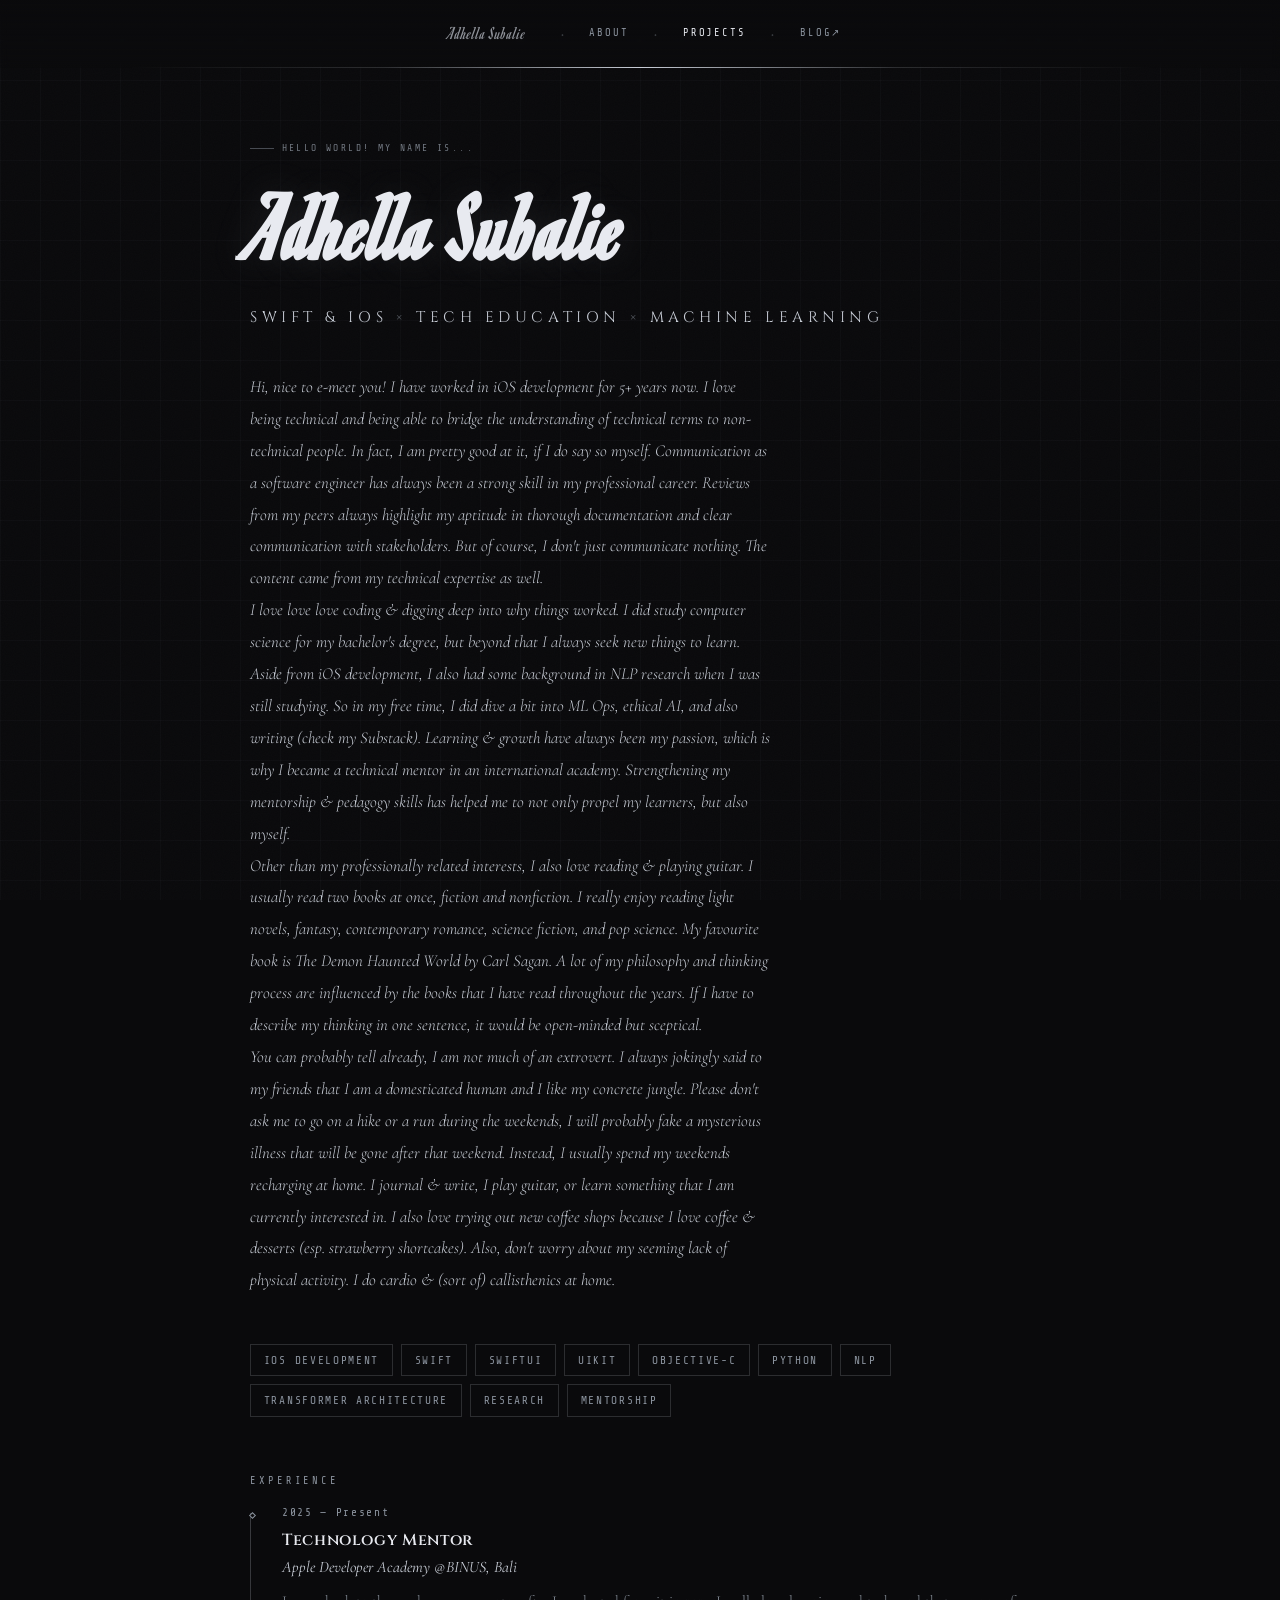
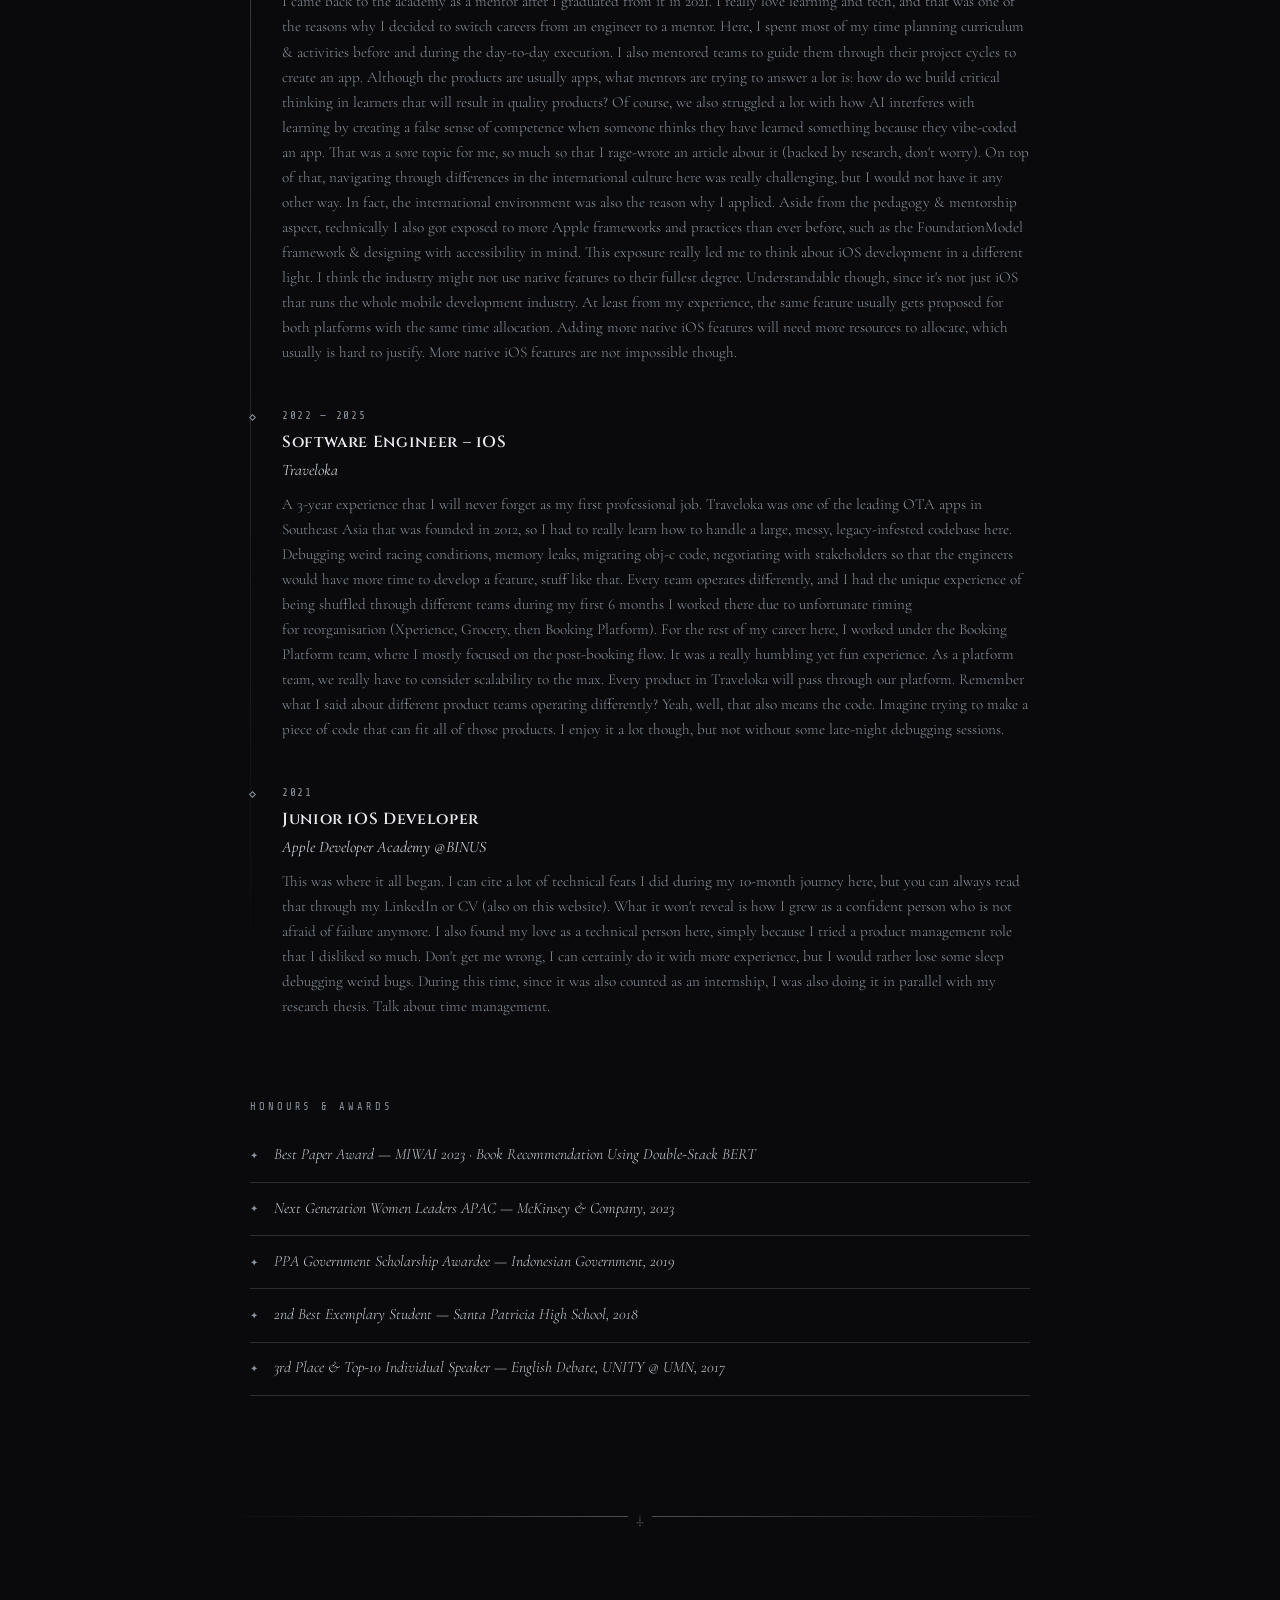
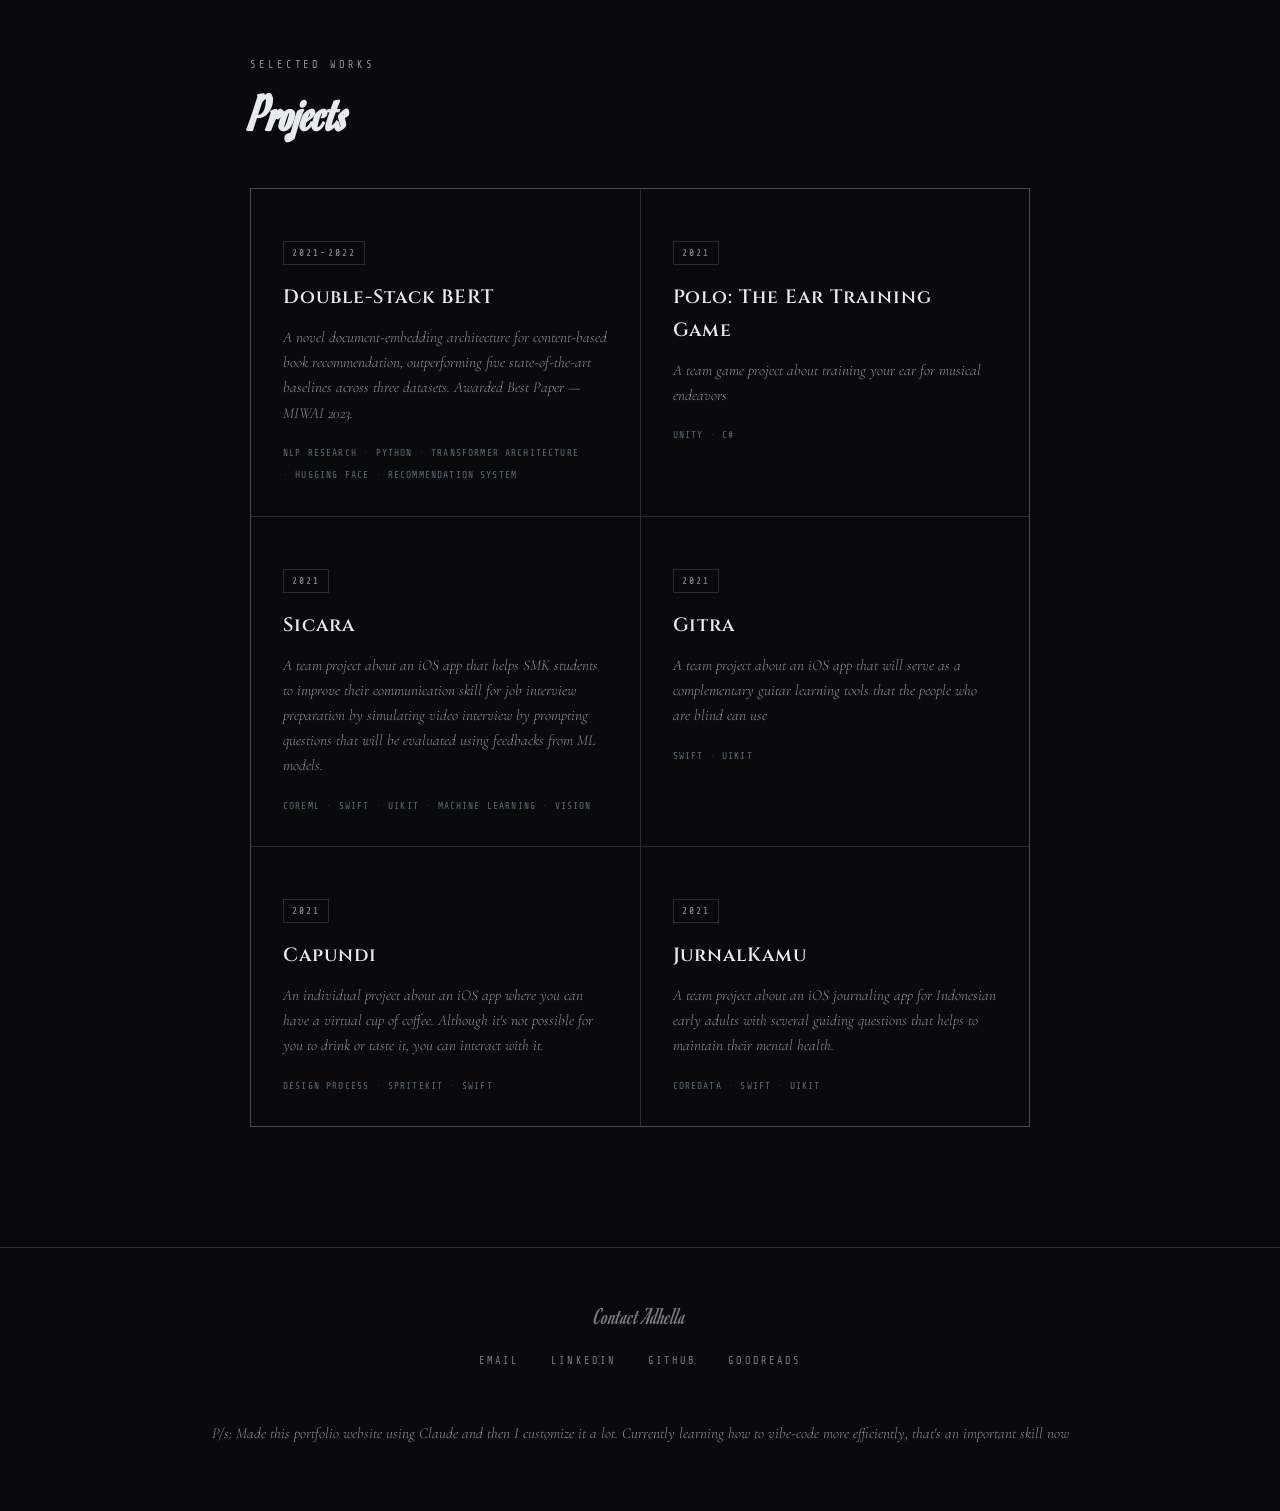
==== commit acdeb266: "Update description, need to change font size & type to be readable" ====
--- a/index.html
+++ b/index.html
@@ -32,7 +32,13 @@
       Swift &amp; iOS<span class="sep">×</span>Tech Education<span class="sep">×</span>Machine Learning
     </p>
     <p class="hero-bio">
-      iOS Software Engineer and Technology Mentor with 5+ years of professional experience spanning iOS development, technical education, and research in Machine Learning. Currently shaping the next generation of Apple developers at the only international Apple Developer Academy in Indonesia. Proven track record delivering production-grade iOS features at scale (Traveloka), publishing NLP research, and working with cross-functional teams.
+      Hi, nice to e-meet you! I have worked in iOS development for 5+ years now. I love being technical and being able to bridge the understanding of technical terms to non-technical people. In fact, I am pretty good at it, if I do say so myself. Communication as a software engineer has always been a strong skill in my professional career. Reviews from my peers always highlight my aptitude in thorough documentation and clear communication with stakeholders. But of course, I don't just communicate nothing. The content came from my technical expertise as well.
+      <br>
+      I love love love coding & digging deep into why things worked. I did study computer science for my bachelor's degree, but beyond that I always seek new things to learn. Aside from iOS development, I also had some background in NLP research when I was still studying. So in my free time, I did dive a bit into ML Ops, ethical AI, and also writing (check my Substack). Learning & growth have always been my passion, which is why I became a technical mentor in an international academy. Strengthening my mentorship & pedagogy skills has helped me to not only propel my learners, but also myself.
+	    <br>
+      Other than my professionally related interests, I also love reading & playing guitar. I usually read two books at once, fiction and nonfiction. I really enjoy reading light novels, fantasy, contemporary romance, science fiction, and pop science. My favourite book is The Demon Haunted World by Carl Sagan. A lot of my philosophy and thinking process are influenced by the books that I have read throughout the years. If I have to describe my thinking in one sentence, it would be open-minded but sceptical.
+      <br>
+      You can probably tell already, I am not much of an extrovert. I always jokingly said to my friends that I am a domesticated human and I like my concrete jungle. Please don't ask me to go on a hike or a run during the weekends, I will probably fake a mysterious illness that will be gone after that weekend. Instead, I usually spend my weekends recharging at home. I journal & write, I play guitar, or learn something that I am currently interested in. I also love trying out new coffee shops because I love coffee & desserts (esp. strawberry shortcakes). Also, don't worry about my seeming lack of physical activity. I do cardio & (sort of) callisthenics at home.
     </p>
   </div>
 
--- a/style.css
+++ b/style.css
@@ -22,7 +22,7 @@
     background: var(--ink);
     color: var(--cold-white);
     font-family: 'Cormorant Garamond', Georgia, serif;
-    font-size: 20px;
+    font-size: 30px;
     line-height: 1.7;
     overflow-x: hidden;
     cursor: crosshair;
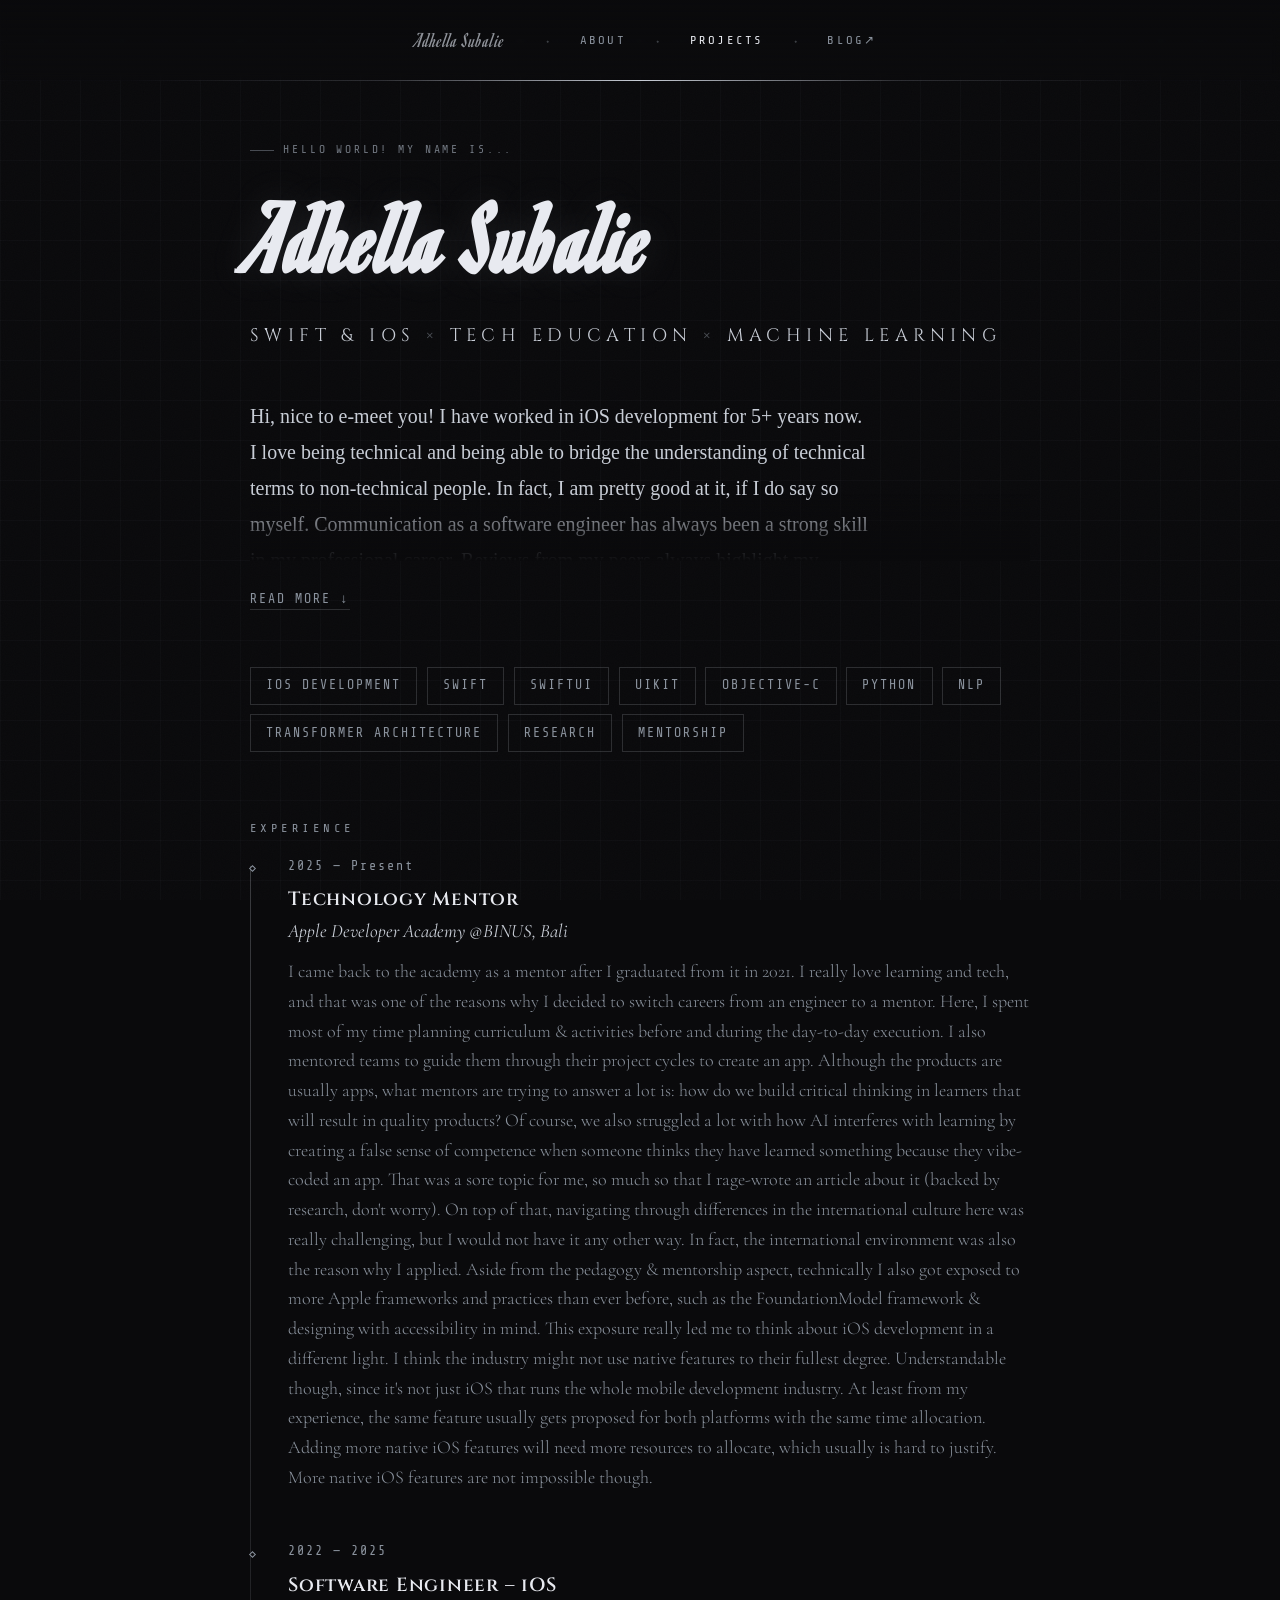
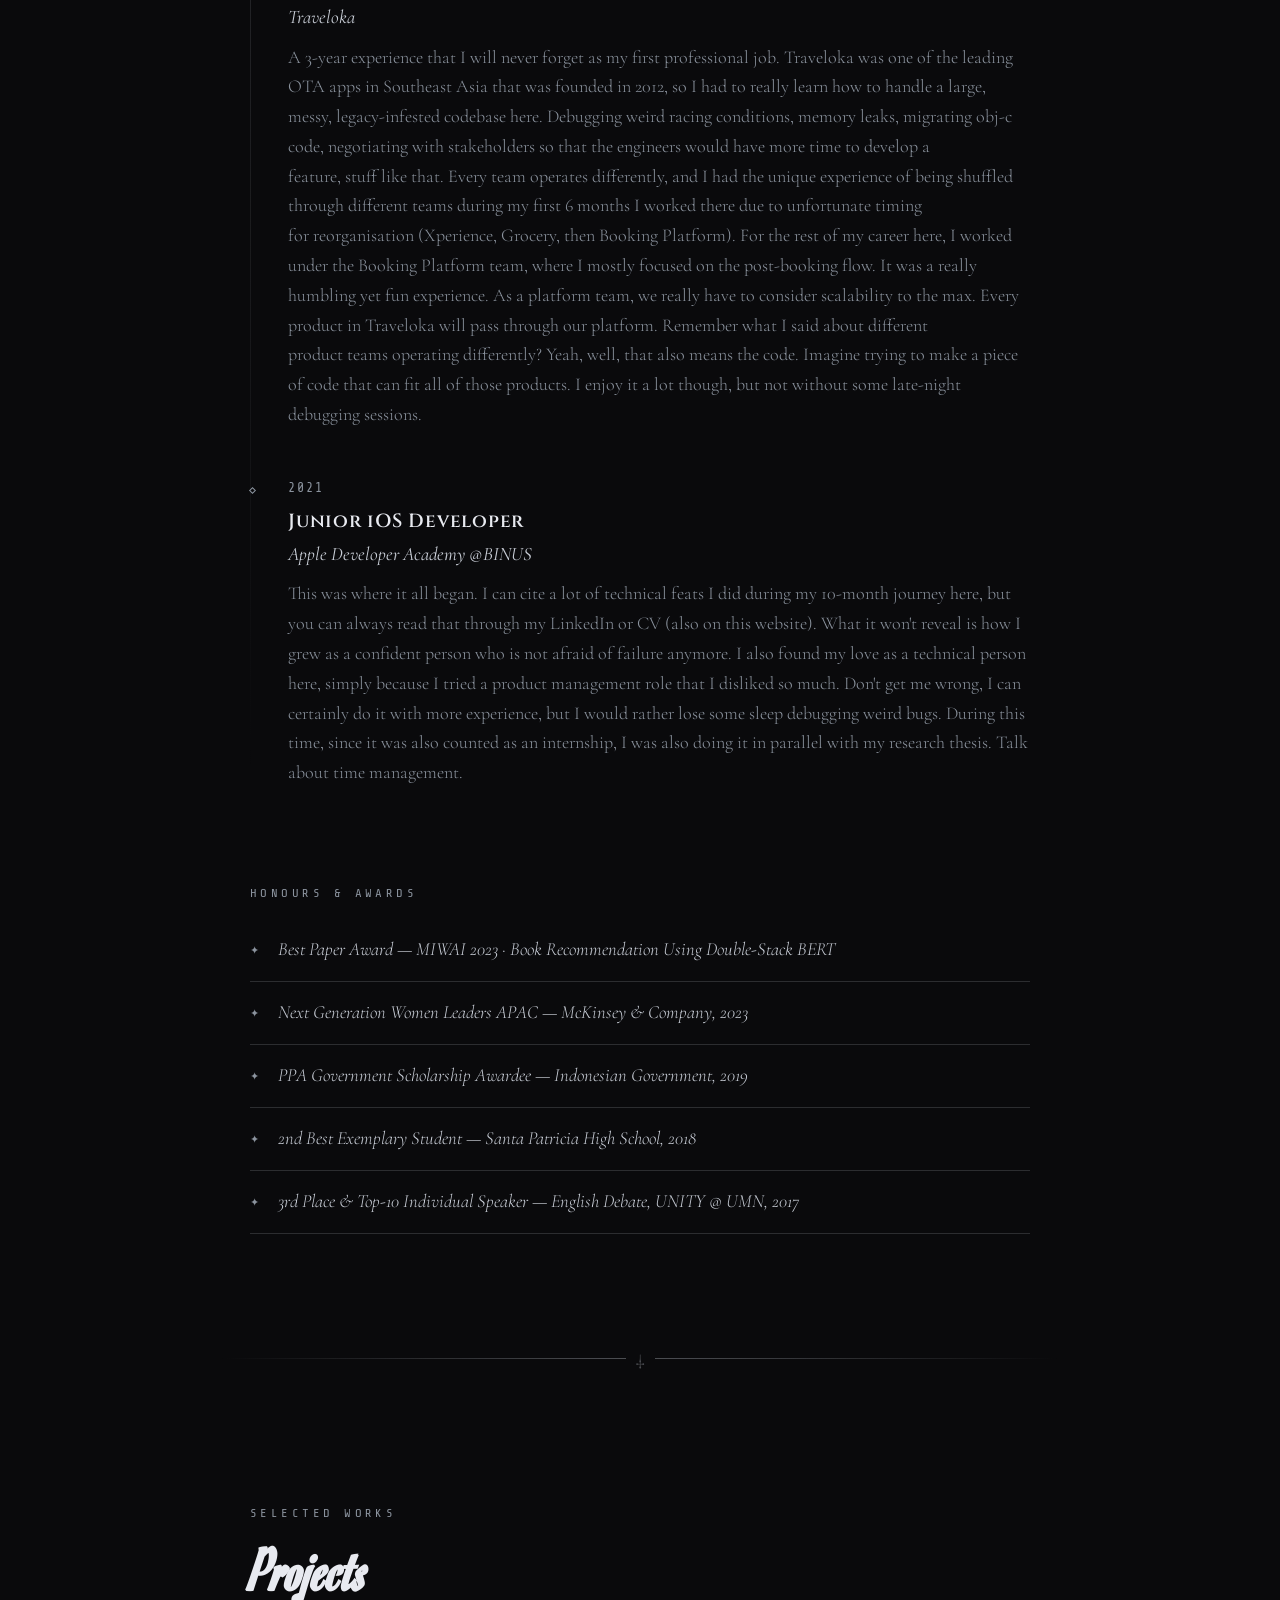
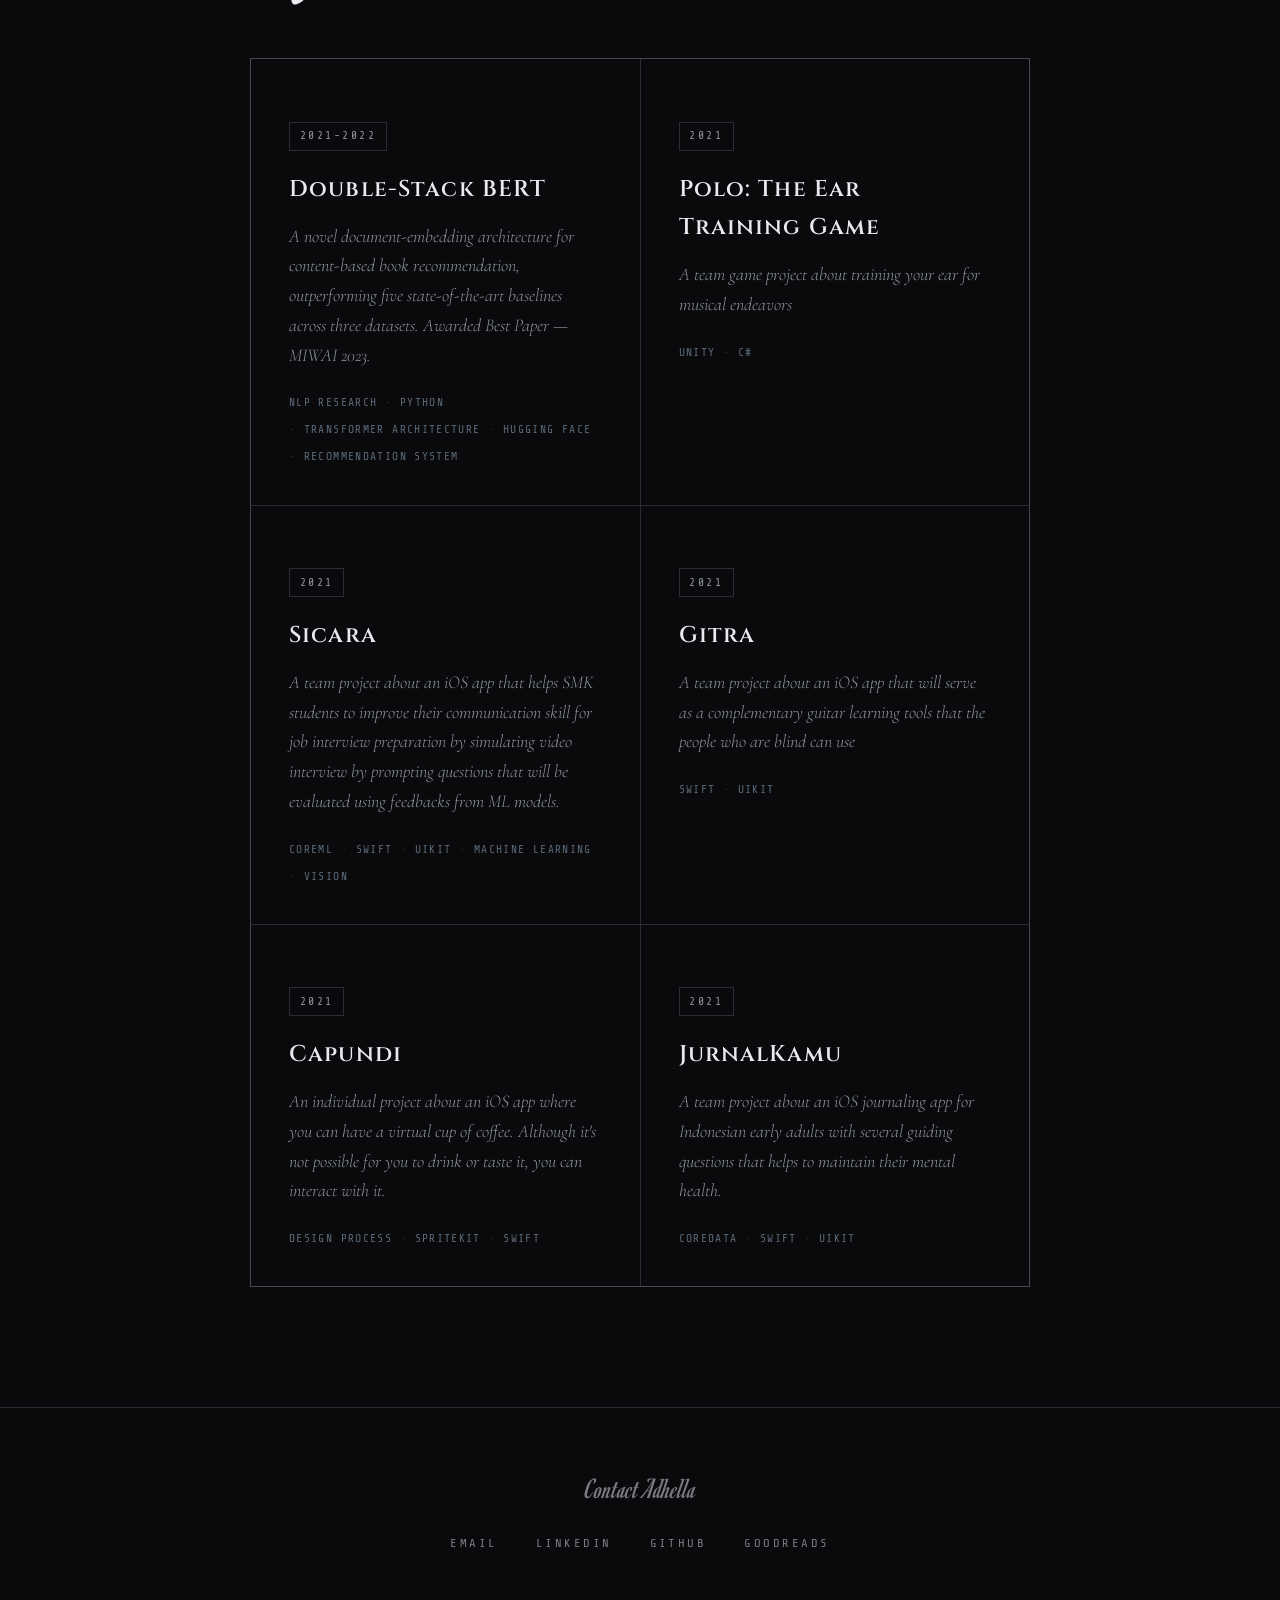
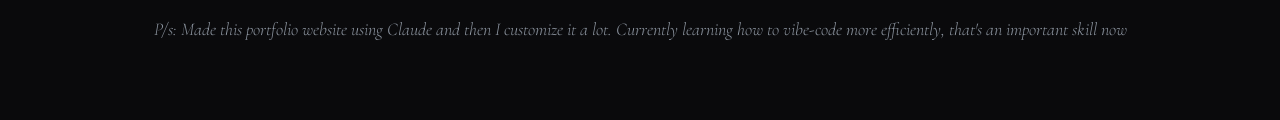
==== commit 4d35b6e4: "Adjust to bgger font, add read more to the about me section" ====
--- a/index.html
+++ b/index.html
@@ -31,15 +31,18 @@
     <p class="hero-title">
       Swift &amp; iOS<span class="sep">×</span>Tech Education<span class="sep">×</span>Machine Learning
     </p>
-    <p class="hero-bio">
-      Hi, nice to e-meet you! I have worked in iOS development for 5+ years now. I love being technical and being able to bridge the understanding of technical terms to non-technical people. In fact, I am pretty good at it, if I do say so myself. Communication as a software engineer has always been a strong skill in my professional career. Reviews from my peers always highlight my aptitude in thorough documentation and clear communication with stakeholders. But of course, I don't just communicate nothing. The content came from my technical expertise as well.
-      <br>
-      I love love love coding & digging deep into why things worked. I did study computer science for my bachelor's degree, but beyond that I always seek new things to learn. Aside from iOS development, I also had some background in NLP research when I was still studying. So in my free time, I did dive a bit into ML Ops, ethical AI, and also writing (check my Substack). Learning & growth have always been my passion, which is why I became a technical mentor in an international academy. Strengthening my mentorship & pedagogy skills has helped me to not only propel my learners, but also myself.
-	    <br>
-      Other than my professionally related interests, I also love reading & playing guitar. I usually read two books at once, fiction and nonfiction. I really enjoy reading light novels, fantasy, contemporary romance, science fiction, and pop science. My favourite book is The Demon Haunted World by Carl Sagan. A lot of my philosophy and thinking process are influenced by the books that I have read throughout the years. If I have to describe my thinking in one sentence, it would be open-minded but sceptical.
-      <br>
-      You can probably tell already, I am not much of an extrovert. I always jokingly said to my friends that I am a domesticated human and I like my concrete jungle. Please don't ask me to go on a hike or a run during the weekends, I will probably fake a mysterious illness that will be gone after that weekend. Instead, I usually spend my weekends recharging at home. I journal & write, I play guitar, or learn something that I am currently interested in. I also love trying out new coffee shops because I love coffee & desserts (esp. strawberry shortcakes). Also, don't worry about my seeming lack of physical activity. I do cardio & (sort of) callisthenics at home.
-    </p>
+    <div class="hero-bio-wrap" id="hero-bio-wrap">
+      <p class="hero-bio">
+        Hi, nice to e-meet you! I have worked in iOS development for 5+ years now. I love being technical and being able to bridge the understanding of technical terms to non-technical people. In fact, I am pretty good at it, if I do say so myself. Communication as a software engineer has always been a strong skill in my professional career. Reviews from my peers always highlight my aptitude in thorough documentation and clear communication with stakeholders. But of course, I don't just communicate nothing. The content came from my technical expertise as well.
+        <br>
+        I love love love coding & digging deep into why things worked. I did study computer science for my bachelor's degree, but beyond that I always seek new things to learn. Aside from iOS development, I also had some background in NLP research when I was still studying. So in my free time, I did dive a bit into ML Ops, ethical AI, and also writing (check my Substack). Learning & growth have always been my passion, which is why I became a technical mentor in an international academy. Strengthening my mentorship & pedagogy skills has helped me to not only propel my learners, but also myself.
+	      <br>
+        Other than my professionally related interests, I also love reading & playing guitar. I usually read two books at once, fiction and nonfiction. I really enjoy reading light novels, fantasy, contemporary romance, science fiction, and pop science. My favourite book is The Demon Haunted World by Carl Sagan. A lot of my philosophy and thinking process are influenced by the books that I have read throughout the years. If I have to describe my thinking in one sentence, it would be open-minded but sceptical.
+        <br>
+        You can probably tell already, I am not much of an extrovert. I always jokingly said to my friends that I am a domesticated human and I like my concrete jungle. Please don't ask me to go on a hike or a run during the weekends, I will probably fake a mysterious illness that will be gone after that weekend. Instead, I usually spend my weekends recharging at home. I journal & write, I play guitar, or learn something that I am currently interested in. I also love trying out new coffee shops because I love coffee & desserts (esp. strawberry shortcakes). Also, don't worry about my seeming lack of physical activity. I do cardio & (sort of) callisthenics at home.
+      </p>
+    </div>
+    <button type="button" class="hero-bio-toggle" id="hero-bio-toggle" aria-expanded="false" aria-controls="hero-bio-wrap">Read more ↓</button>
   </div>
 
   <!-- <div class="fade-in" style="transition-delay:0.15s">
--- a/style.css
+++ b/style.css
@@ -14,15 +14,16 @@
 
   *, *::before, *::after { box-sizing: border-box; margin: 0; padding: 0; }
 
-  html { 
-    scroll-behavior: smooth; 
+  html {
+    scroll-behavior: smooth;
+    font-size: 19px;
 }
 
   body {
     background: var(--ink);
     color: var(--cold-white);
     font-family: 'Cormorant Garamond', Georgia, serif;
-    font-size: 30px;
+    font-size: 1.9rem;
     line-height: 1.7;
     overflow-x: hidden;
     cursor: crosshair;
@@ -189,13 +190,61 @@
 }
 
   .hero-bio {
+    font-family: 'Cardo', Georgia, serif;
     font-size: 1.05rem;
     color: var(--silver);
-    font-style: italic;
-    font-weight: 300;
-    max-width: 520px;
-    line-height: 1.9;
+    font-style: normal;
+    font-weight: 400;
+    max-width: 620px;
+    line-height: 1.8;
     margin-bottom: 1rem;
+  }
+
+  .hero-bio-wrap {
+    position: relative;
+    max-height: 8.5rem;
+    overflow: hidden;
+    transition: max-height 0.5s ease;
+  }
+
+  .hero-bio-wrap::after {
+    content: '';
+    position: absolute;
+    left: 0; right: 0; bottom: 0;
+    height: 3.5rem;
+    background: linear-gradient(180deg, transparent, var(--ink));
+    transition: opacity 0.3s ease;
+  }
+
+  .hero-bio-wrap.expanded {
+    max-height: 100rem;
+  }
+
+  .hero-bio-wrap.expanded::after {
+    opacity: 0;
+    pointer-events: none;
+  }
+
+  .hero-bio-toggle {
+    display: inline-block;
+    margin-top: 1rem;
+    margin-bottom: 1rem;
+    font-family: 'Share Tech Mono', monospace;
+    font-size: 0.7rem;
+    letter-spacing: 0.15em;
+    text-transform: uppercase;
+    color: var(--steel);
+    background: none;
+    border: none;
+    border-bottom: 1px solid var(--glass-border);
+    padding: 0 0 2px;
+    cursor: pointer;
+    transition: color 0.3s, border-color 0.3s;
+  }
+
+  .hero-bio-toggle:hover {
+    color: var(--cold-white);
+    border-color: var(--silver);
   }
 
   /* Info grid */
